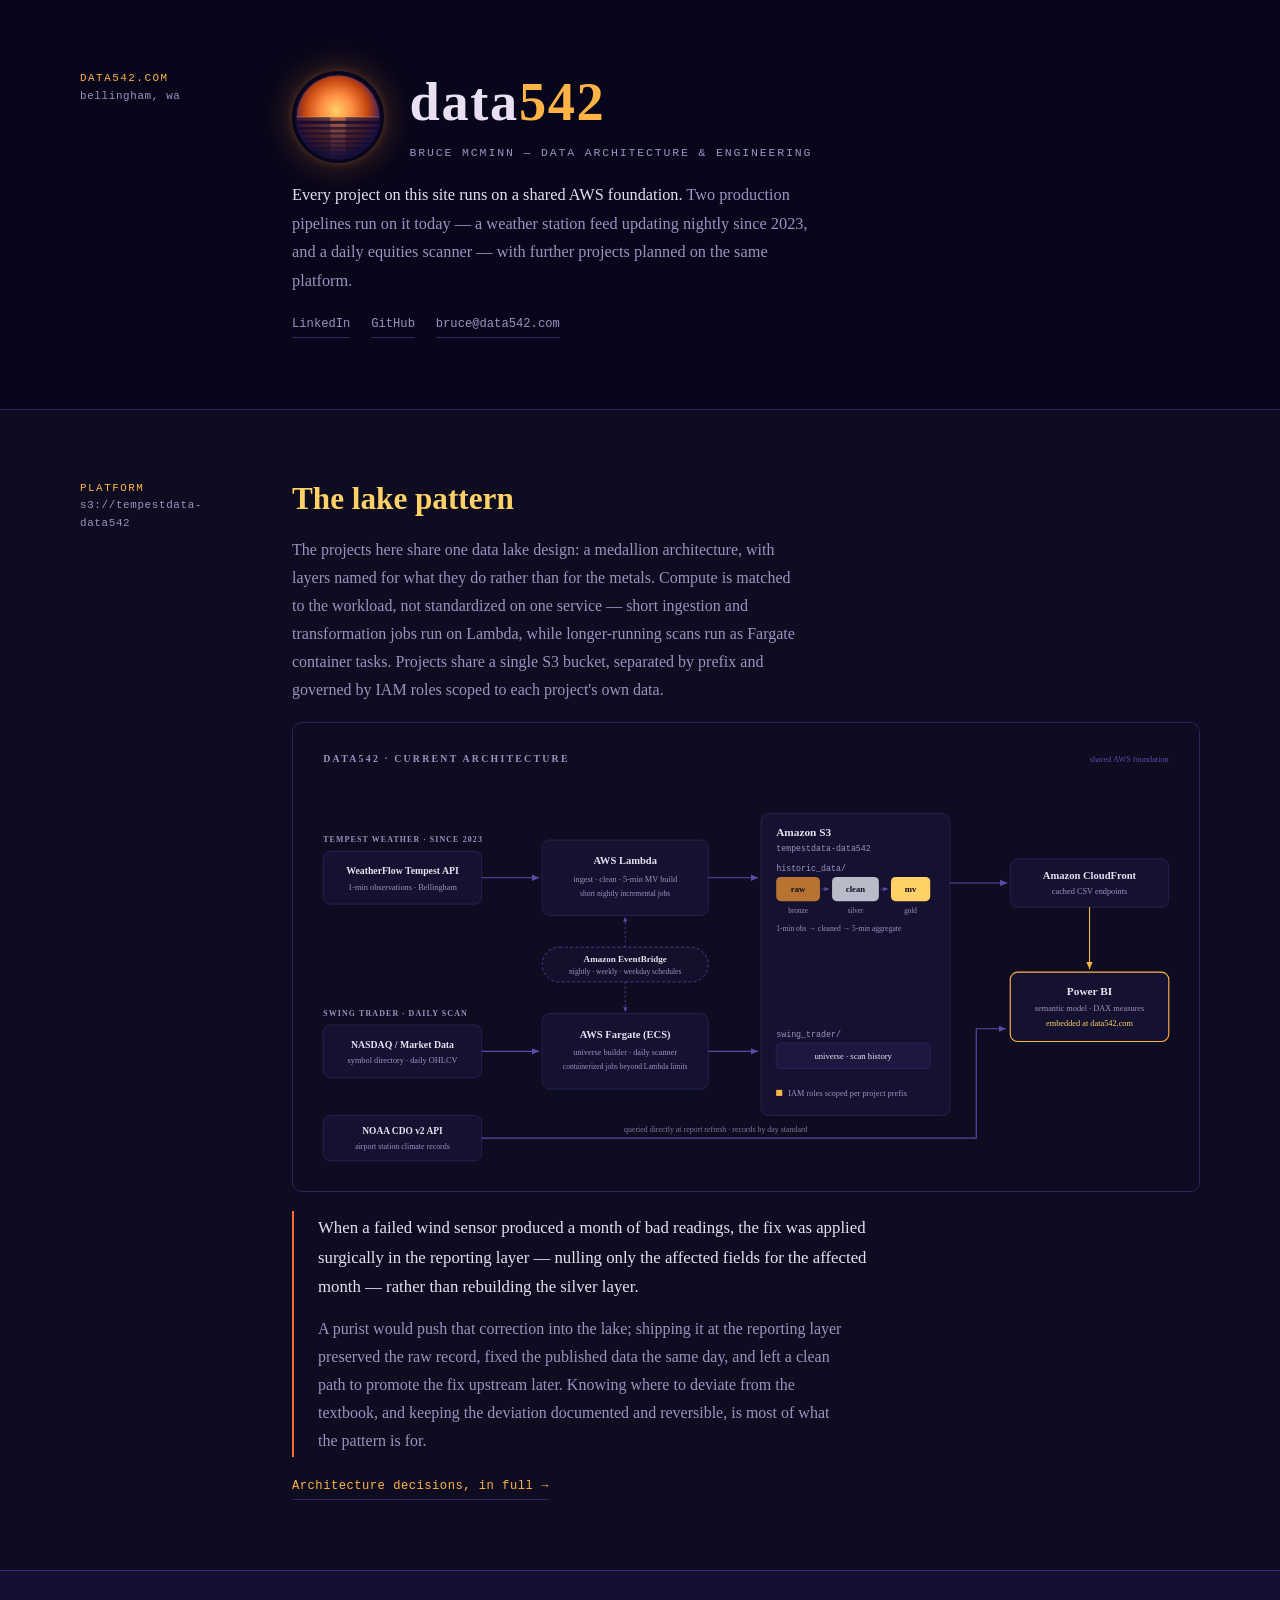
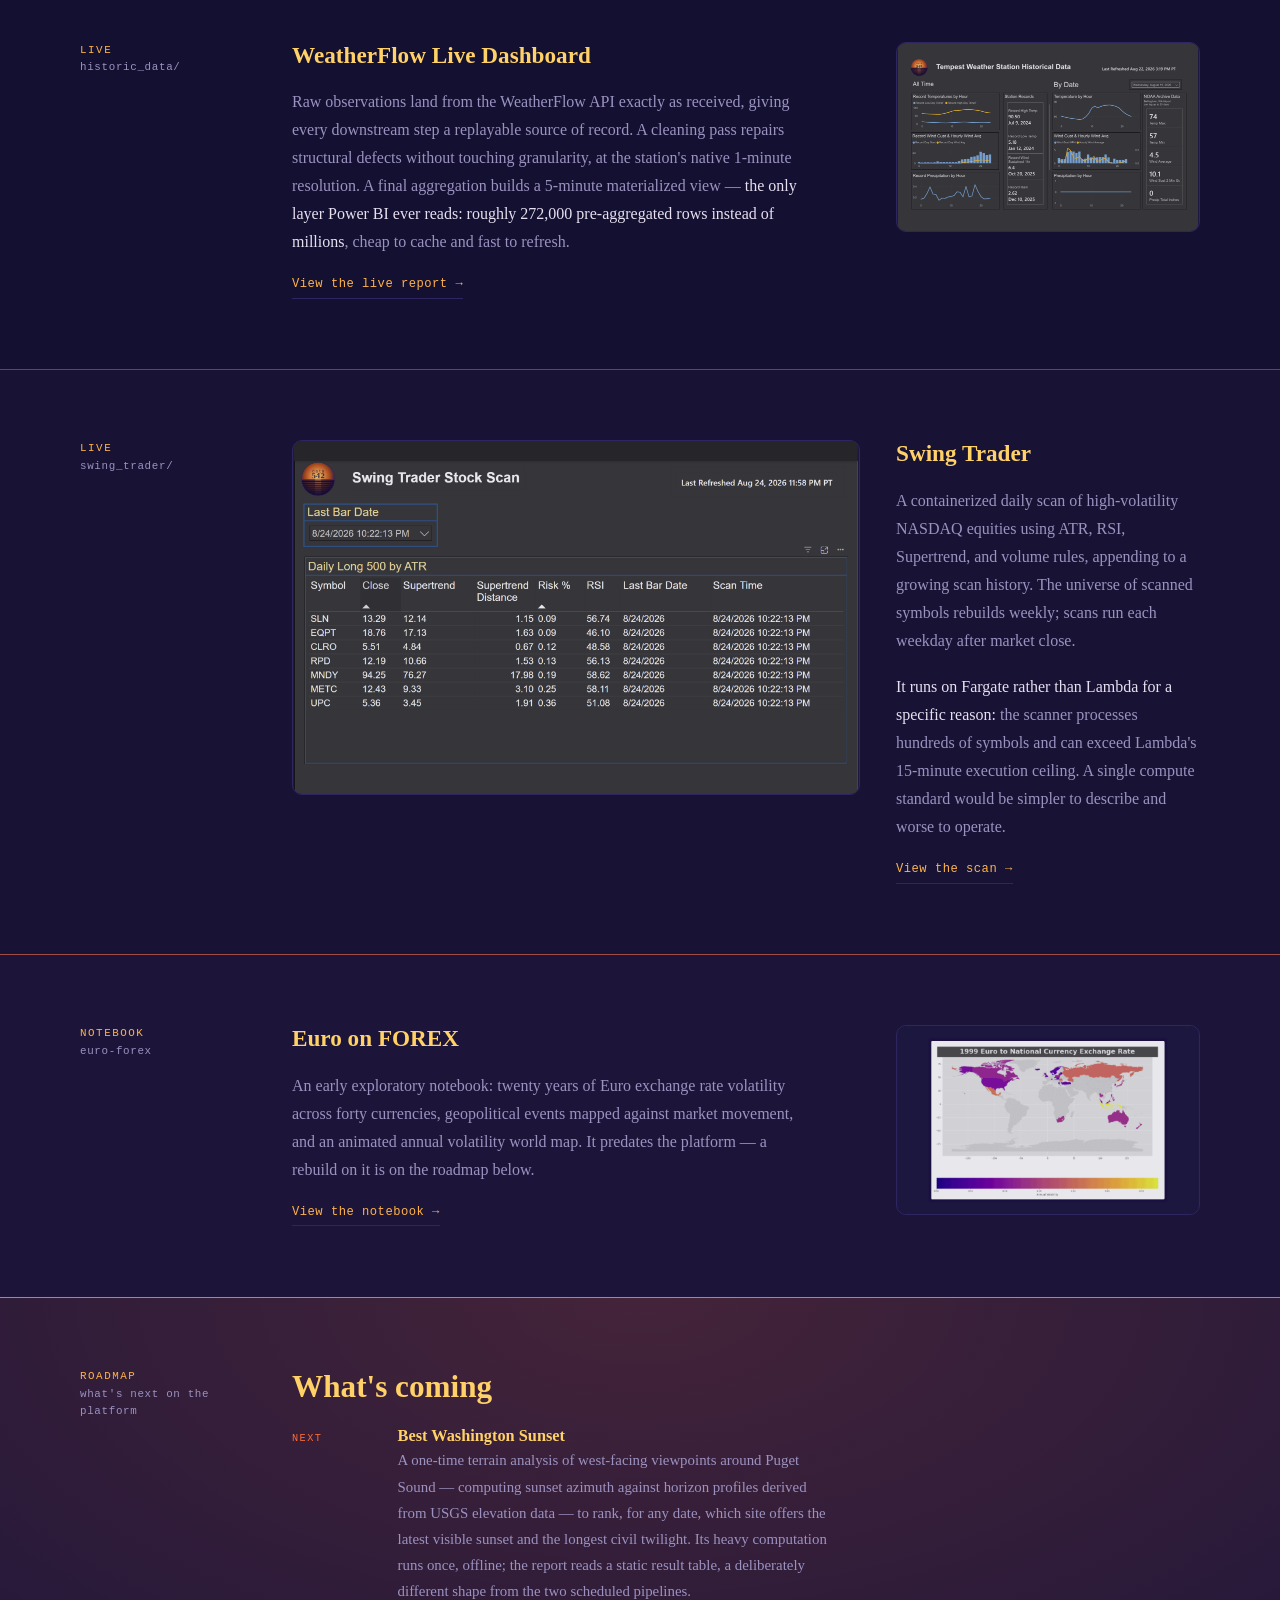
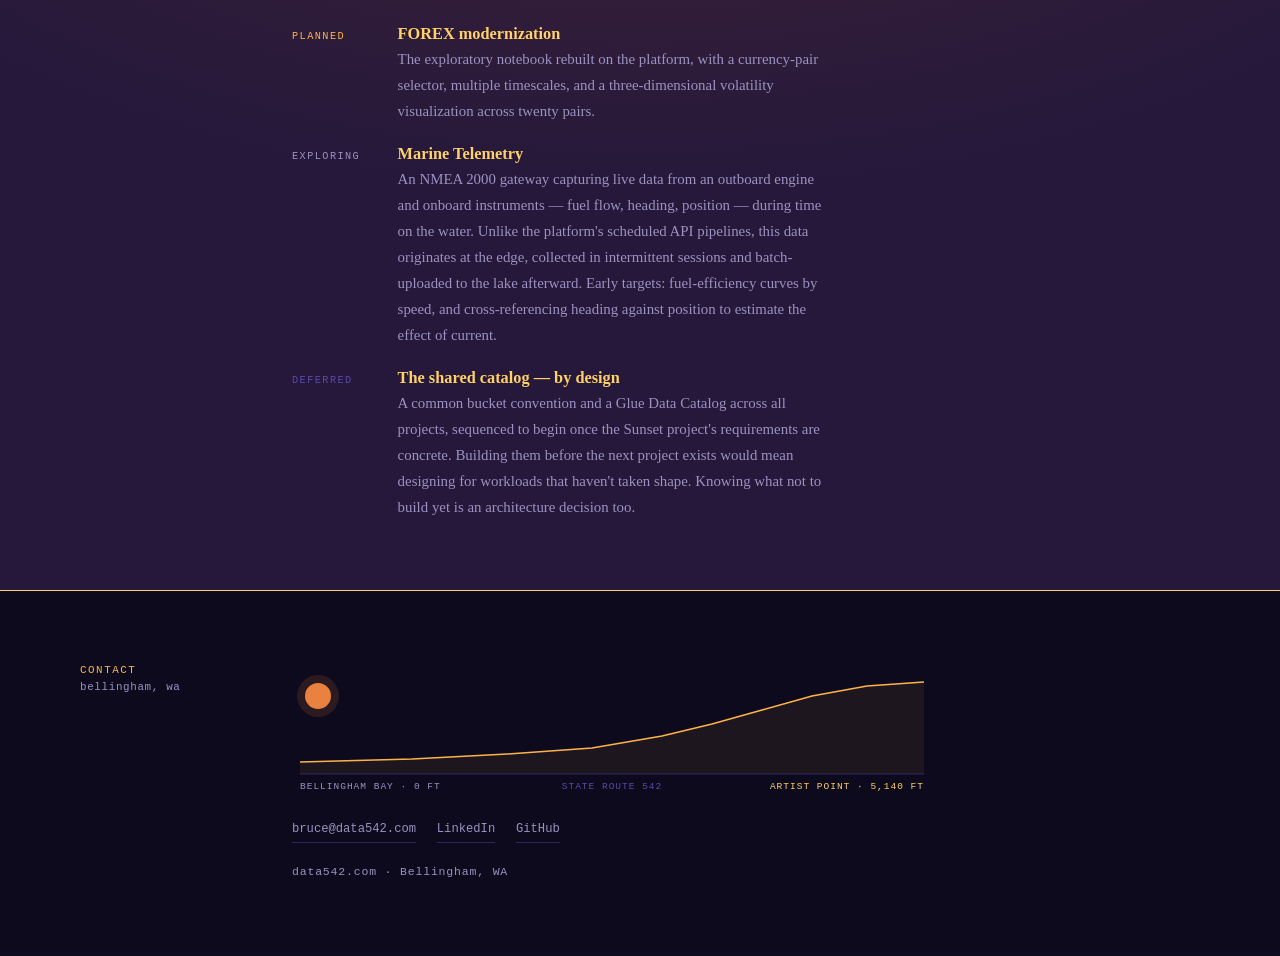
==== index.html @ c5a92614 "Initial commit for this website Static portfolio site with project cards for the weather pipeline, f" ====
<!DOCTYPE html>
<html lang="en">
<head>
  <meta charset="UTF-8"/>
  <meta name="viewport" content="width=device-width, initial-scale=1.0"/>
  <title>data542 — Bruce McMinn</title>
  <meta name="description" content="Bruce McMinn — data architecture and engineering near Bellingham, WA. A shared AWS foundation running a live weather pipeline and a daily equities scanner."/>
  <meta property="og:title" content="data542 — Bruce McMinn"/>
  <meta property="og:description" content="Every project on this site runs on a shared AWS foundation. Two production pipelines run on it today."/>
  <meta property="og:type" content="website"/>
  <meta property="og:url" content="https://data542.com/"/>
  <meta property="og:image" content="https://data542.com/assets/img/logo.png"/>
  <link rel="stylesheet" href="assets/styles.css"/>
  <link rel="icon" type="image/png" href="assets/img/logo.png"/>
</head>
<body>

<!-- ═════ BAND 1 · BELLINGHAM BAY, AT DUSK ═════ -->
<section class="band band--1">
  <div class="band-inner">
    <div class="gutter"><b>data542.com</b>bellingham, wa</div>
    <div class="stack">

      <div class="mast-id">
        <div class="logo-disk" aria-hidden="true">
          <svg xmlns="http://www.w3.org/2000/svg" viewBox="0 0 120 120">
            <defs>
              <radialGradient id="dg" cx="48%" cy="42%" r="55%">
                <stop offset="0%"   stop-color="#FFD166"/>
                <stop offset="35%"  stop-color="#FF8C42"/>
                <stop offset="70%"  stop-color="#C1440E"/>
                <stop offset="100%" stop-color="#2D1B69"/>
              </radialGradient>
              <linearGradient id="db" x1="0" y1="0" x2="0" y2="1">
                <stop offset="0%"   stop-color="#1B0F3A"/>
                <stop offset="100%" stop-color="#0A0A1F"/>
              </linearGradient>
              <linearGradient id="rf" x1="0" y1="0" x2="0" y2="1">
                <stop offset="0%"   stop-color="#FF8C42" stop-opacity="0.55"/>
                <stop offset="100%" stop-color="#2D1B69" stop-opacity="0.05"/>
              </linearGradient>
              <clipPath id="dc"><circle cx="60" cy="60" r="54"/></clipPath>
            </defs>
            <circle cx="60" cy="60" r="56" fill="#2D1B69" opacity="0.35"/>
            <circle cx="60" cy="60" r="54" fill="url(#dg)"/>
            <g clip-path="url(#dc)">
              <rect x="6" y="60" width="108" height="60" fill="url(#db)" opacity="0.72"/>
              <rect x="50" y="60" width="20"  height="60" fill="url(#rf)"/>
              <line x1="6" y1="60" x2="114" y2="60" stroke="#FFD166" stroke-width="0.8" opacity="0.55"/>
              <rect x="6" y="65"  width="108" height="4"   fill="#120830" opacity="0.80"/>
              <rect x="6" y="73"  width="108" height="3.5" fill="#120830" opacity="0.70"/>
              <rect x="6" y="80"  width="108" height="3"   fill="#120830" opacity="0.62"/>
              <rect x="6" y="87"  width="108" height="3"   fill="#120830" opacity="0.55"/>
              <rect x="6" y="93"  width="108" height="2.5" fill="#120830" opacity="0.48"/>
              <rect x="6" y="99"  width="108" height="2.5" fill="#120830" opacity="0.40"/>
              <rect x="6" y="105" width="108" height="2"   fill="#120830" opacity="0.32"/>
              <rect x="6" y="110" width="108" height="2"   fill="#120830" opacity="0.24"/>
            </g>
          </svg>
        </div>
        <div>
          <h1>data<span class="amber">542</span></h1>
          <p class="tagline">Bruce McMinn &mdash; Data Architecture &amp; Engineering</p>
        </div>
      </div>

      <p class="lead"><strong>Every project on this site runs on a shared AWS foundation.</strong>
         Two production pipelines run on it today &mdash; a weather station feed updating nightly
         since 2023, and a daily equities scanner &mdash; with further projects planned on the
         same platform.</p>

      <nav class="links">
        <a href="https://www.linkedin.com/in/bruce-mcminn/" target="_blank" rel="noopener">LinkedIn</a>
        <a href="https://github.com/brucemcminn" target="_blank" rel="noopener">GitHub</a>
        <a href="mailto:bruce@data542.com">bruce@data542.com</a>
      </nav>

    </div>
  </div>
</section>

<!-- ═════ BAND 2 · THE PLATFORM ═════ -->
<section class="band band--2">
  <div class="band-inner">
    <div class="gutter"><b>Platform</b>s3://tempestdata-data542</div>
    <div class="stack">

      <h2>The lake pattern</h2>
      <p>The projects here share one data lake design: a medallion architecture, with layers named
         for what they do rather than for the metals. Compute is matched to the workload, not
         standardized on one service &mdash; short ingestion and transformation jobs run on Lambda,
         while longer-running scans run as Fargate container tasks. Projects share a single S3
         bucket, separated by prefix and governed by IAM roles scoped to each project's own data.</p>

      <figure class="diagram">
        <img src="data542-current-architecture.svg"
             alt="data542 platform architecture: Tempest and market data flow through Lambda and Fargate into an S3 medallion lake, then out via CloudFront to Power BI"
             loading="lazy"/>
      </figure>

      <blockquote class="pull">
        <p>When a failed wind sensor produced a month of bad readings, the fix was applied
           surgically in the reporting layer &mdash; nulling only the affected fields for the
           affected month &mdash; rather than rebuilding the silver layer.</p>
        <p>A purist would push that correction into the lake; shipping it at the reporting layer
           preserved the raw record, fixed the published data the same day, and left a clean path
           to promote the fix upstream later. Knowing where to deviate from the textbook, and
           keeping the deviation documented and reversible, is most of what the pattern is for.</p>
      </blockquote>

      <a class="go" href="architecture.html">Architecture decisions, in full &rarr;</a>

    </div>
  </div>
</section>

<!-- ═════ BAND 3 · WEATHERFLOW ═════ -->
<section class="band band--3">
  <div class="band-inner">
    <div class="gutter"><b>Live</b>historic_data/</div>
    <div class="project">
      <div class="stack">
        <h3>WeatherFlow Live Dashboard</h3>
        <p>Raw observations land from the WeatherFlow API exactly as received, giving every
           downstream step a replayable source of record. A cleaning pass repairs structural
           defects without touching granularity, at the station's native 1-minute resolution.
           A final aggregation builds a 5-minute materialized view &mdash; <strong>the only layer
           Power BI ever reads: roughly 272,000 pre-aggregated rows instead of millions</strong>,
           cheap to cache and fast to refresh.</p>
        <a class="go" href="https://app.fabric.microsoft.com/view?r=eyJrIjoiM2NlMWNhZGQtOWRiYS00ZGYwLTg3ZWEtZWNmZjdmNDEzMzdmIiwidCI6ImI1ZDQ3ZjJkLWU5M2UtNDNkOC1hNWVhLTEyZDAyM2RiOGNkYSJ9"
           target="_blank" rel="noopener">View the live report &rarr;</a>
      </div>
      <figure class="shot">
        <img src="assets/img/weather-thumb.png" alt="WeatherFlow Live Dashboard in Power BI"
             loading="lazy"/>
      </figure>
    </div>
  </div>
</section>

<!-- ═════ BAND 4 · SWING TRADER ═════ -->
<section class="band band--4">
  <div class="band-inner">
    <div class="gutter"><b>Live</b>swing_trader/</div>
    <div class="project project--flip">
      <div class="stack">
        <h3>Swing Trader</h3>
        <p>A containerized daily scan of high-volatility NASDAQ equities using ATR, RSI, Supertrend,
           and volume rules, appending to a growing scan history. The universe of scanned symbols
           rebuilds weekly; scans run each weekday after market close.</p>
        <p><strong>It runs on Fargate rather than Lambda for a specific reason:</strong> the scanner
           processes hundreds of symbols and can exceed Lambda's 15-minute execution ceiling.
           A single compute standard would be simpler to describe and worse to operate.</p>
        <a class="go" href="https://app.fabric.microsoft.com/view?r=eyJrIjoiNzk1MDYxOTEtODU3NC00NzkwLTlhMzktYjk4NTI5NTRjNzI0IiwidCI6ImI1ZDQ3ZjJkLWU5M2UtNDNkOC1hNWVhLTEyZDAyM2RiOGNkYSJ9"
           target="_blank" rel="noopener">View the scan &rarr;</a>
      </div>
      <figure class="shot">
        <img src="assets/img/swingtrader-thumb.png" alt="Swing Trader nightly scan in Power BI"
             loading="lazy"/>
      </figure>
    </div>
  </div>
</section>

<!-- ═════ BAND 5 · EURO ON FOREX ═════ -->
<section class="band band--5">
  <div class="band-inner">
    <div class="gutter"><b>Notebook</b>euro-forex</div>
    <div class="project">
      <div class="stack">
        <h3>Euro on FOREX</h3>
        <p>An early exploratory notebook: twenty years of Euro exchange rate volatility across forty
           currencies, geopolitical events mapped against market movement, and an animated annual
           volatility world map. It predates the platform &mdash; a rebuild on it is on the roadmap
           below.</p>
        <a class="go" href="assets/notebooks/euro-forex/" target="_blank" rel="noopener">View the notebook &rarr;</a>
      </div>
      <figure class="shot">
        <img src="assets/img/forex-thumb.png" alt="Euro on FOREX annual volatility world map"
             loading="lazy"/>
      </figure>
    </div>
  </div>
</section>

<!-- ═════ BAND 6 · ARTIST POINT · ALPENGLOW ═════ -->
<section class="band band--6">
  <div class="band-inner">
    <div class="gutter"><b>Roadmap</b>what's next on the platform</div>
    <div class="stack">
      <h2>What's coming</h2>
      <div class="roadmap">

        <div class="road-item">
          <div class="status status--next">Next</div>
          <div>
            <h3>Best Washington Sunset</h3>
            <p>A one-time terrain analysis of west-facing viewpoints around Puget Sound &mdash;
               computing sunset azimuth against horizon profiles derived from USGS elevation data
               &mdash; to rank, for any date, which site offers the latest visible sunset and the
               longest civil twilight. Its heavy computation runs once, offline; the report reads a
               static result table, a deliberately different shape from the two scheduled pipelines.</p>
          </div>
        </div>

        <div class="road-item">
          <div class="status status--planned">Planned</div>
          <div>
            <h3>FOREX modernization</h3>
            <p>The exploratory notebook rebuilt on the platform, with a currency-pair selector,
               multiple timescales, and a three-dimensional volatility visualization across twenty pairs.</p>
          </div>
        </div>

        <div class="road-item">
          <div class="status status--exploring">Exploring</div>
          <div>
            <h3>Marine Telemetry</h3>
            <p>An NMEA 2000 gateway capturing live data from an outboard engine and onboard
               instruments &mdash; fuel flow, heading, position &mdash; during time on the water.
               Unlike the platform's scheduled API pipelines, this data originates at the edge,
               collected in intermittent sessions and batch-uploaded to the lake afterward. Early
               targets: fuel-efficiency curves by speed, and cross-referencing heading against
               position to estimate the effect of current.</p>
          </div>
        </div>

        <div class="road-item">
          <div class="status status--deferred">Deferred</div>
          <div>
            <h3>The shared catalog &mdash; by design</h3>
            <p>A common bucket convention and a Glue Data Catalog across all projects, sequenced to
               begin once the Sunset project's requirements are concrete. Building them before the
               next project exists would mean designing for workloads that haven't taken shape.
               Knowing what not to build yet is an architecture decision too.</p>
          </div>
        </div>

      </div>
    </div>
  </div>
</section>

<!-- ═════ BAND 7 · COLOPHON ═════ -->
<footer class="band band--7">
  <div class="band-inner">
    <div class="gutter"><b>Contact</b>bellingham, wa</div>
    <div class="stack">

      <div class="elevation">
        <svg viewBox="0 0 640 130" role="img" aria-label="Elevation profile of State Route 542, from Bellingham Bay at sea level to Artist Point at 5,140 feet">
          <circle cx="26" cy="34" r="13" fill="#FF8C42" opacity="0.9"/>
          <circle cx="26" cy="34" r="21" fill="#FF8C42" opacity="0.13"/>
          <path d="M8 100 L120 97 L215 92 L300 86 L370 74 L420 62 L470 48 L520 34 L575 24 L632 20 L632 112 L8 112 Z"
                fill="#FFB347" opacity="0.07"/>
          <path d="M8 100 L120 97 L215 92 L300 86 L370 74 L420 62 L470 48 L520 34 L575 24 L632 20"
                fill="none" stroke="#FFB347" stroke-width="1.6"/>
          <line x1="8" y1="112" x2="632" y2="112" stroke="#2e2660"/>
          <text x="8" y="127" fill="#9b92c0" font-size="9.5" letter-spacing="1">BELLINGHAM BAY &middot; 0 FT</text>
          <text x="320" y="127" fill="#5a4aaa" font-size="9.5" letter-spacing="1" text-anchor="middle">STATE ROUTE 542</text>
          <text x="632" y="127" fill="#FFD166" font-size="9.5" letter-spacing="1" text-anchor="end">ARTIST POINT &middot; 5,140 FT</text>
        </svg>
      </div>

      <nav class="links">
        <a href="mailto:bruce@data542.com">bruce@data542.com</a>
        <a href="https://www.linkedin.com/in/bruce-mcminn/" target="_blank" rel="noopener">LinkedIn</a>
        <a href="https://github.com/brucemcminn" target="_blank" rel="noopener">GitHub</a>
      </nav>

      <p class="colophon">data542.com &middot; Bellingham, WA</p>

    </div>
  </div>
</footer>

<script src="assets/app.js"></script>
</body>
</html>
---- assets/styles.css ----
/* ============================================================
   data542.com — styles.css

   Layout: seven full-bleed horizontal bands read as the climb
   of State Route 542, from Bellingham Bay at sea level to
   Artist Point at 5,140 ft. Band grounds and the hairline rule
   at each seam warm as you descend, ending in alpenglow.
   ============================================================ */

/* ── TOKENS ── */
:root {
  /* palette */
  --bg:           #0e0c20;
  --bg2:          #141230;
  --bg3:          #1c1840;
  --border:       #2e2660;
  --border-hover: #5a4aaa;
  --amber:        #FFB347;
  --coral:        #FF6B35;
  --gold:         #FFD166;
  --text:         #e8e0f0;
  --muted:        #9b92c0;

  /* the climb — band grounds, sea level to summit */
  --b1: #08061a;
  --b2: #0e0c20;
  --b3: #131031;
  --b4: #181335;
  --b5: #1d1539;
  --b6: #25183a;
  --b7: #0c0a1c;

  /* horizon rules — indigo through coral to gold */
  --h2: #2e2660;
  --h3: #3a2a6e;
  --h4: #6b3f6a;
  --h5: #a04d4a;
  --h6: #FF6B35;
  --h7: #FFD166;

  --radius: 10px;
  --font:      'Georgia', 'Times New Roman', serif;
  --font-mono: ui-monospace, 'SFMono-Regular', Menlo, Consolas, monospace;
}

/* ── RESET ── */
*, *::before, *::after { box-sizing: border-box; margin: 0; padding: 0; }

html { scroll-behavior: smooth; color-scheme: dark; }

body {
  background: var(--bg);
  color: var(--text);
  font-family: var(--font);
  font-size: 1rem;
  line-height: 1.75;
  -webkit-font-smoothing: antialiased;
}

img { display: block; max-width: 100%; height: auto; }

a { color: var(--amber); text-decoration: none; }
a:hover { color: var(--gold); }

:focus-visible { outline: 2px solid var(--amber); outline-offset: 3px; }

@media (prefers-reduced-motion: reduce) { * { transition: none !important; } }

/* ── BAND SYSTEM ── */
.band { padding: clamp(2.4rem, 5.5vw, 4.5rem) clamp(1.1rem, 5vw, 3rem); }

.band--1 { background: var(--b1); }
.band--2 { background: var(--b2); border-top: 1px solid var(--h2); }
.band--3 { background: var(--b3); border-top: 1px solid var(--h3); }
.band--4 { background: var(--b4); border-top: 1px solid var(--h4); }
.band--5 { background: var(--b5); border-top: 1px solid var(--h5); }
.band--6 { background: var(--b6); border-top: 1px solid var(--h6); }
.band--7 { background: var(--b7); border-top: 1px solid var(--h7); }

/* alpenglow on the summit band */
.band--6 {
  background-image: radial-gradient(120% 90% at 50% 0%,
    rgba(255, 107, 53, 0.14) 0%, rgba(255, 107, 53, 0) 62%);
}

.band-inner {
  max-width: 1120px;
  margin: 0 auto;
  display: grid;
  grid-template-columns: 10.5rem minmax(0, 1fr);
  gap: 0 2.75rem;
  align-items: start;
}

/* left margin carries the real path or status, not a decorative number */
.gutter {
  font-family: var(--font-mono);
  font-size: 0.68rem;
  letter-spacing: 0.06em;
  line-height: 1.6;
  color: var(--muted);
  word-break: break-word;
}

.gutter b {
  display: block;
  color: var(--amber);
  font-weight: 500;
  letter-spacing: 0.14em;
  text-transform: uppercase;
}

.stack {
  display: flex;
  flex-direction: column;
  gap: 1.15rem;
  align-items: flex-start;
}

/* ── TYPE ── */
h1, h2, h3 { font-weight: bold; line-height: 1.2; text-wrap: balance; }

h2 { font-size: clamp(1.5rem, 3vw, 1.95rem); color: var(--gold); }
h3 { font-size: clamp(1.2rem, 2.3vw, 1.45rem); color: var(--gold); }

p { max-width: 64ch; color: var(--muted); }
p strong { color: var(--text); font-weight: normal; }

/* ── MASTHEAD ── */
.mast-id { display: flex; align-items: center; gap: 1.6rem; flex-wrap: wrap; }

.logo-disk {
  flex: 0 0 auto;
  width: 92px;
  height: 92px;
  border-radius: 50%;
  overflow: hidden;
  box-shadow: 0 0 34px rgba(255, 140, 42, 0.30), 0 0 8px rgba(255, 179, 71, 0.18);
}
.logo-disk svg { width: 100%; height: 100%; }

h1 {
  font-size: clamp(2.2rem, 6vw, 3.4rem);
  letter-spacing: 0.03em;
  color: var(--text);
}
.amber { color: var(--amber); }

.tagline {
  margin-top: 0.45rem;
  font-family: var(--font-mono);
  font-size: 0.72rem;
  letter-spacing: 0.16em;
  text-transform: uppercase;
  color: var(--muted);
}

.lead { font-size: 1.02rem; }

/* ── LINKS ── */
.links { display: flex; flex-wrap: wrap; gap: 1.3rem; font-family: var(--font-mono); font-size: 0.76rem; }

.links a {
  color: var(--muted);
  padding-bottom: 2px;
  border-bottom: 1px solid var(--border);
  transition: color 0.2s, border-color 0.2s;
}
.links a:hover { color: var(--amber); border-color: var(--amber); }

.go {
  font-family: var(--font-mono);
  font-size: 0.76rem;
  letter-spacing: 0.04em;
  color: var(--amber);
  padding-bottom: 2px;
  border-bottom: 1px solid var(--border);
  transition: color 0.2s, border-color 0.2s;
}
.go:hover { color: var(--gold); border-color: var(--amber); }

/* ── ARCHITECTURE DIAGRAM ── */
.diagram {
  width: 100%;
  overflow-x: auto;
  border: 1px solid var(--border);
  border-radius: var(--radius);
  background: var(--bg2);
}
.diagram img { min-width: 720px; width: 100%; }

/* ── PULL QUOTE — the one lifted block on the page ── */
.pull {
  border-left: 2px solid var(--coral);
  padding: 0.15rem 0 0.15rem 1.5rem;
  display: flex;
  flex-direction: column;
  gap: 0.85rem;
}
.pull p:first-child { color: var(--text); font-size: 1.05rem; max-width: 66ch; }
.pull p { max-width: 66ch; }

/* ── PROJECT BANDS ── */
.project {
  display: grid;
  grid-template-columns: minmax(0, 1fr) minmax(0, 19rem);
  gap: 2.25rem;
  align-items: start;
}
.project--flip > .shot { order: -1; }

.shot {
  border: 1px solid var(--border);
  border-radius: var(--radius);
  background: var(--bg3);
  overflow: hidden;
  aspect-ratio: 16 / 10;
  display: flex;
  align-items: center;
  justify-content: center;
}
.shot img { width: 100%; height: 100%; object-fit: contain; opacity: 0.9; }

/* ── ROADMAP ── */
.roadmap { display: flex; flex-direction: column; gap: 1.15rem; width: 100%; max-width: 68ch; }

.road-item {
  display: grid;
  grid-template-columns: 5.5rem minmax(0, 1fr);
  gap: 0 1.1rem;
  align-items: baseline;
}
.road-item h3 { font-size: 1.02rem; margin-bottom: 0.15rem; }
.road-item p { font-size: 0.93rem; }

.status {
  font-family: var(--font-mono);
  font-size: 0.64rem;
  letter-spacing: 0.14em;
  text-transform: uppercase;
  padding-top: 0.35rem;
}
.status--next      { color: var(--coral); }
.status--planned   { color: var(--amber); }
.status--exploring { color: var(--muted); }
.status--deferred  { color: var(--border-hover); }

/* ── COLOPHON ── */
.elevation { width: 100%; max-width: 640px; }
.elevation svg { width: 100%; height: auto; font-family: var(--font-mono); }

.colophon {
  font-family: var(--font-mono);
  font-size: 0.72rem;
  letter-spacing: 0.07em;
  color: var(--muted);
}

/* ── RESPONSIVE ── */

/* tablet — gutter moves above the content */
@media (max-width: 840px) {
  .band-inner { grid-template-columns: minmax(0, 1fr); gap: 1.1rem; }
  .gutter b { display: inline; margin-right: 0.6rem; }
}

/* narrow — project image stacks under the text */
@media (max-width: 960px) {
  .project { grid-template-columns: minmax(0, 1fr); gap: 1.4rem; }
  .project--flip > .shot { order: 0; }
}

/* phone */
@media (max-width: 540px) {
  .logo-disk { width: 68px; height: 68px; }
  .mast-id { gap: 1rem; }
  .road-item { grid-template-columns: minmax(0, 1fr); gap: 0.2rem; }
  .status { padding-top: 0; }
  .diagram img { min-width: 560px; }
}
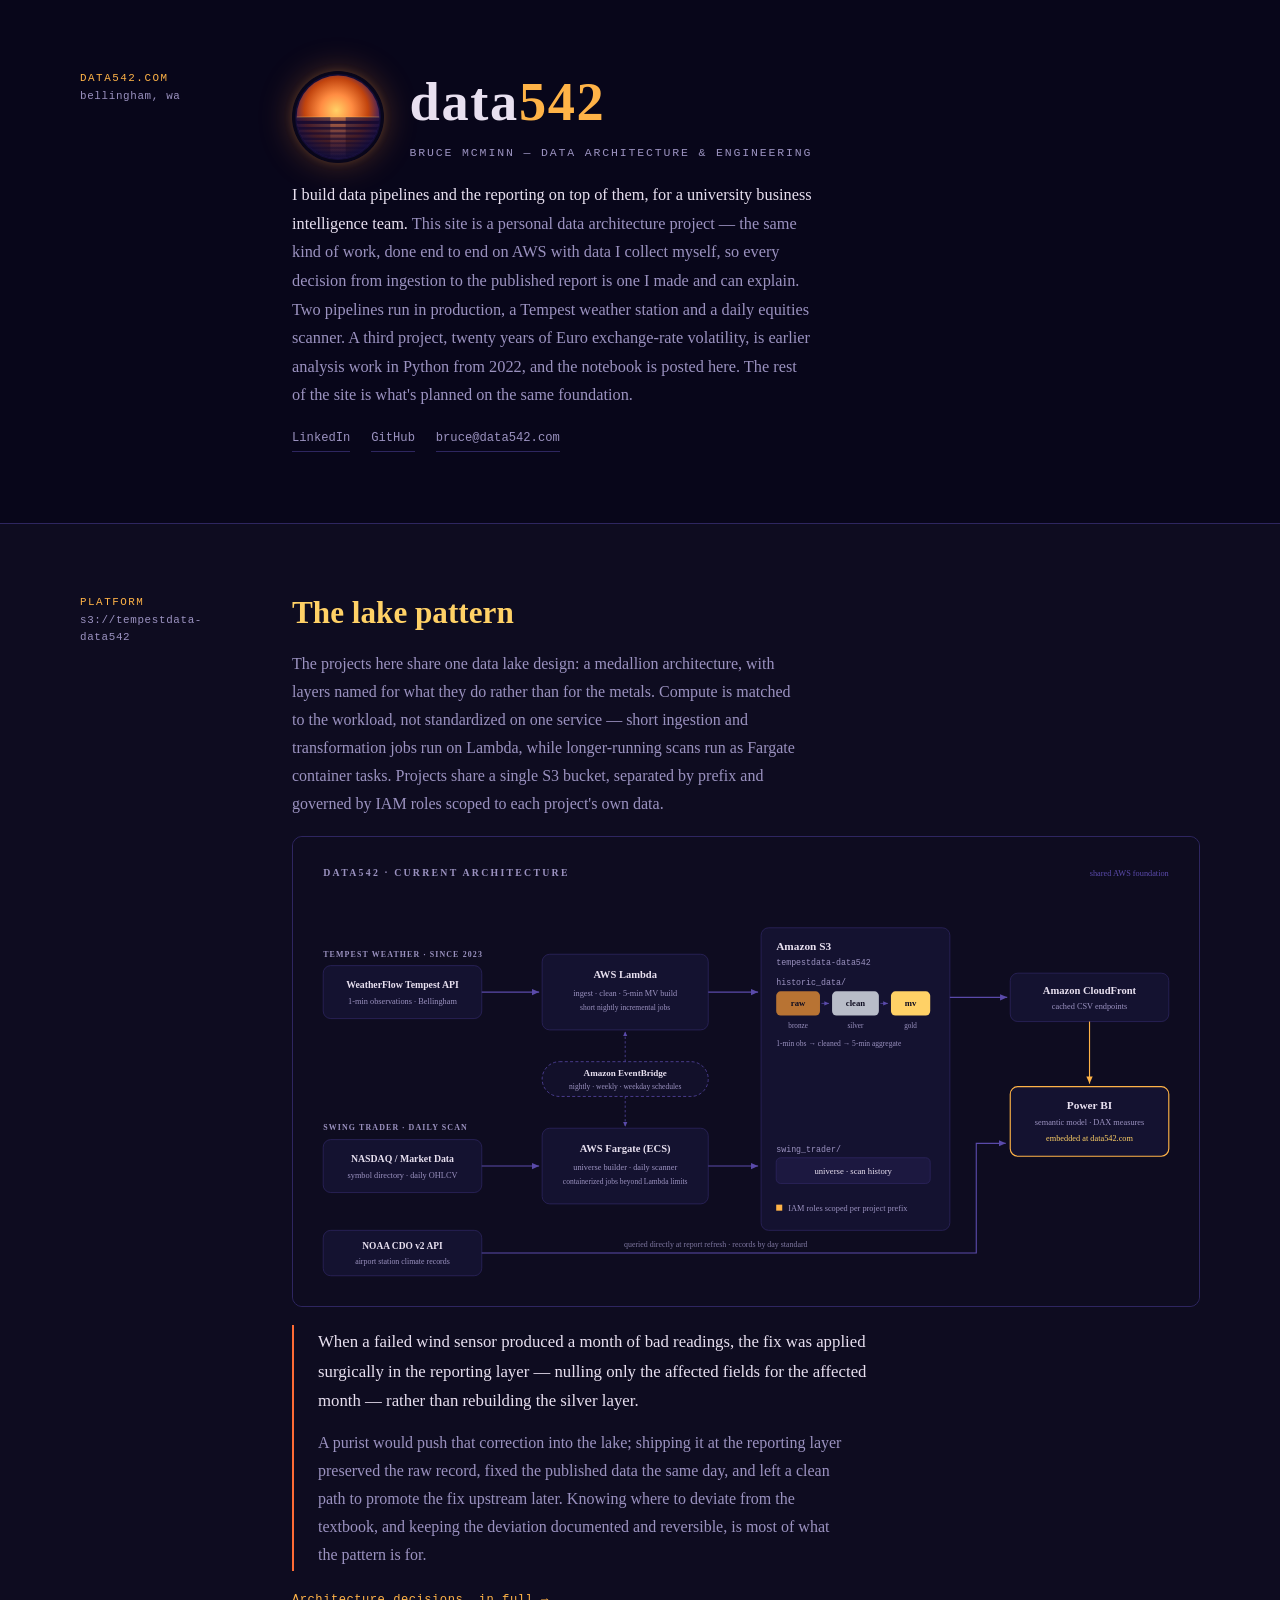
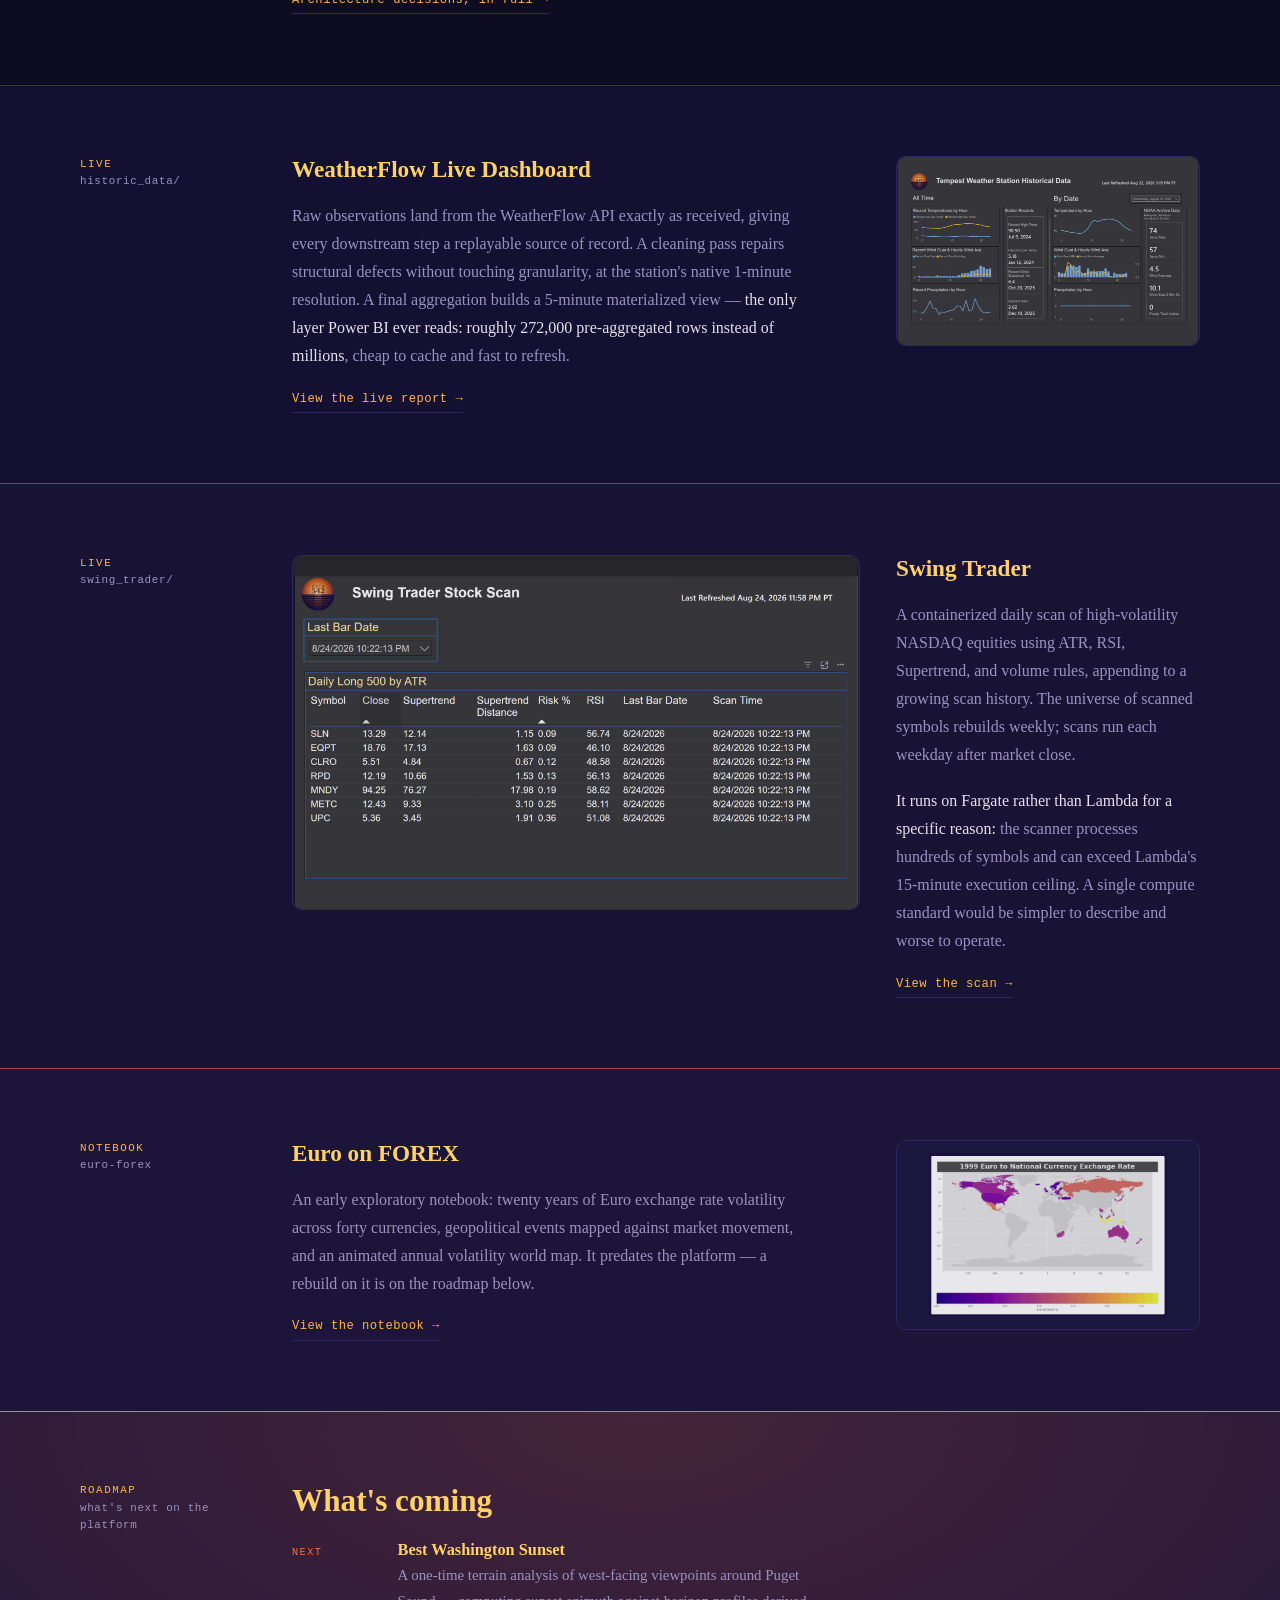
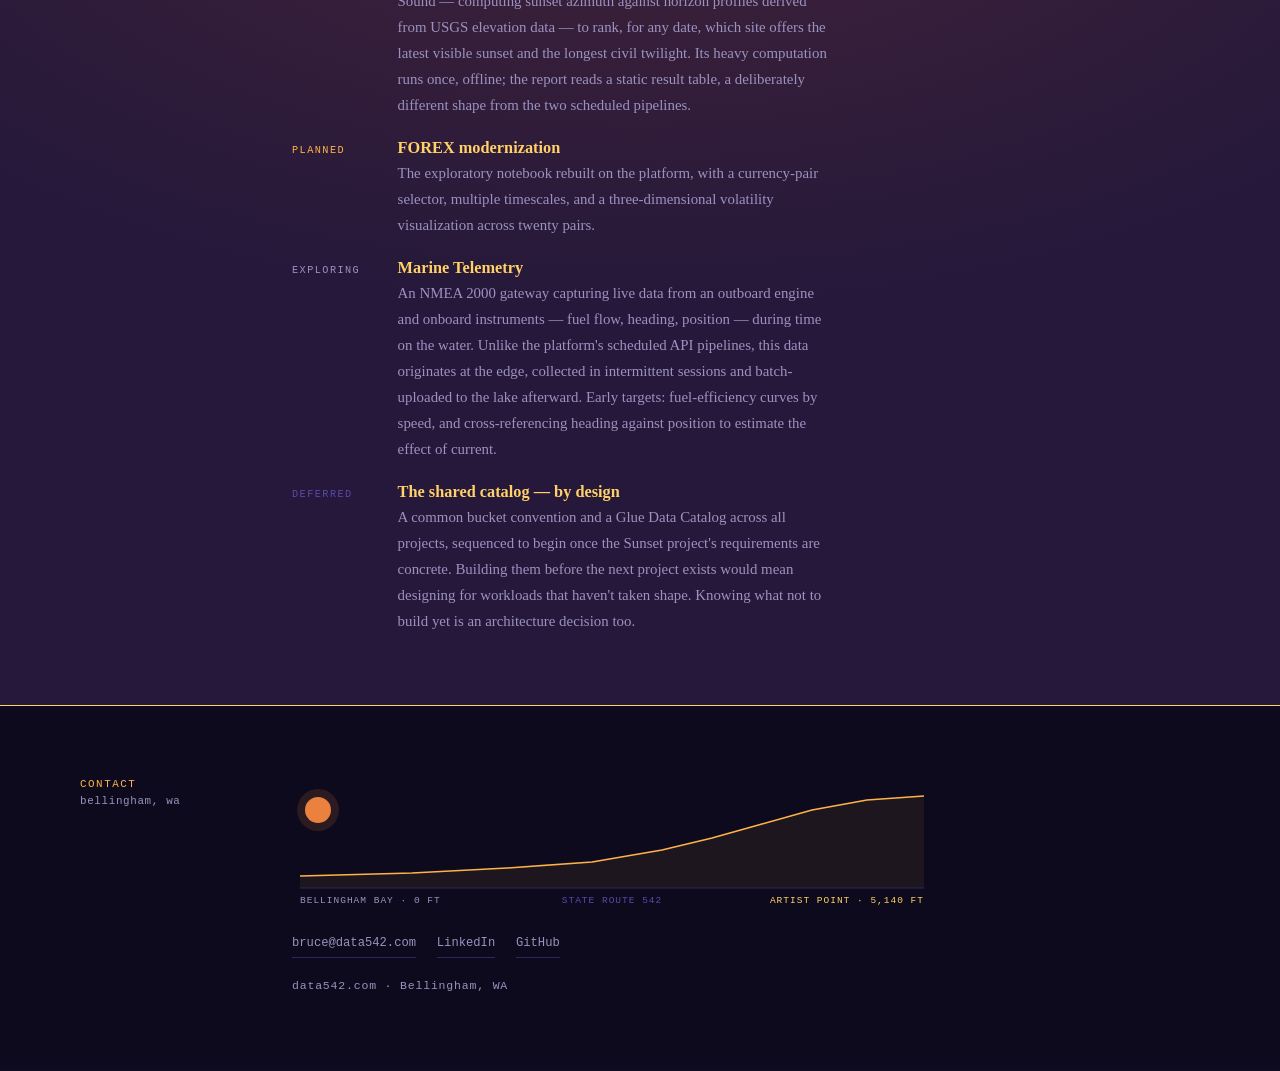
==== commit e72d98bd: "Update intro" ====
--- a/index.html
+++ b/index.html
@@ -64,10 +64,14 @@
         </div>
       </div>
 
-      <p class="lead"><strong>Every project on this site runs on a shared AWS foundation.</strong>
-         Two production pipelines run on it today &mdash; a weather station feed updating nightly
-         since 2023, and a daily equities scanner &mdash; with further projects planned on the
-         same platform.</p>
+      <p class="lead"><strong>I build data pipelines and the reporting on top of them, for a
+         university business intelligence team.</strong> This site is a personal data architecture
+         project &mdash; the same kind of work, done end to end on AWS with data I collect myself,
+         so every decision from ingestion to the published report is one I made and can explain.
+         Two pipelines run in production, a Tempest weather station and a daily equities scanner.
+         A third project, twenty years of Euro exchange-rate volatility, is earlier analysis work
+         in Python from 2022, and the notebook is posted here. The rest of the site is what's
+         planned on the same foundation.</p>
 
       <nav class="links">
         <a href="https://www.linkedin.com/in/bruce-mcminn/" target="_blank" rel="noopener">LinkedIn</a>
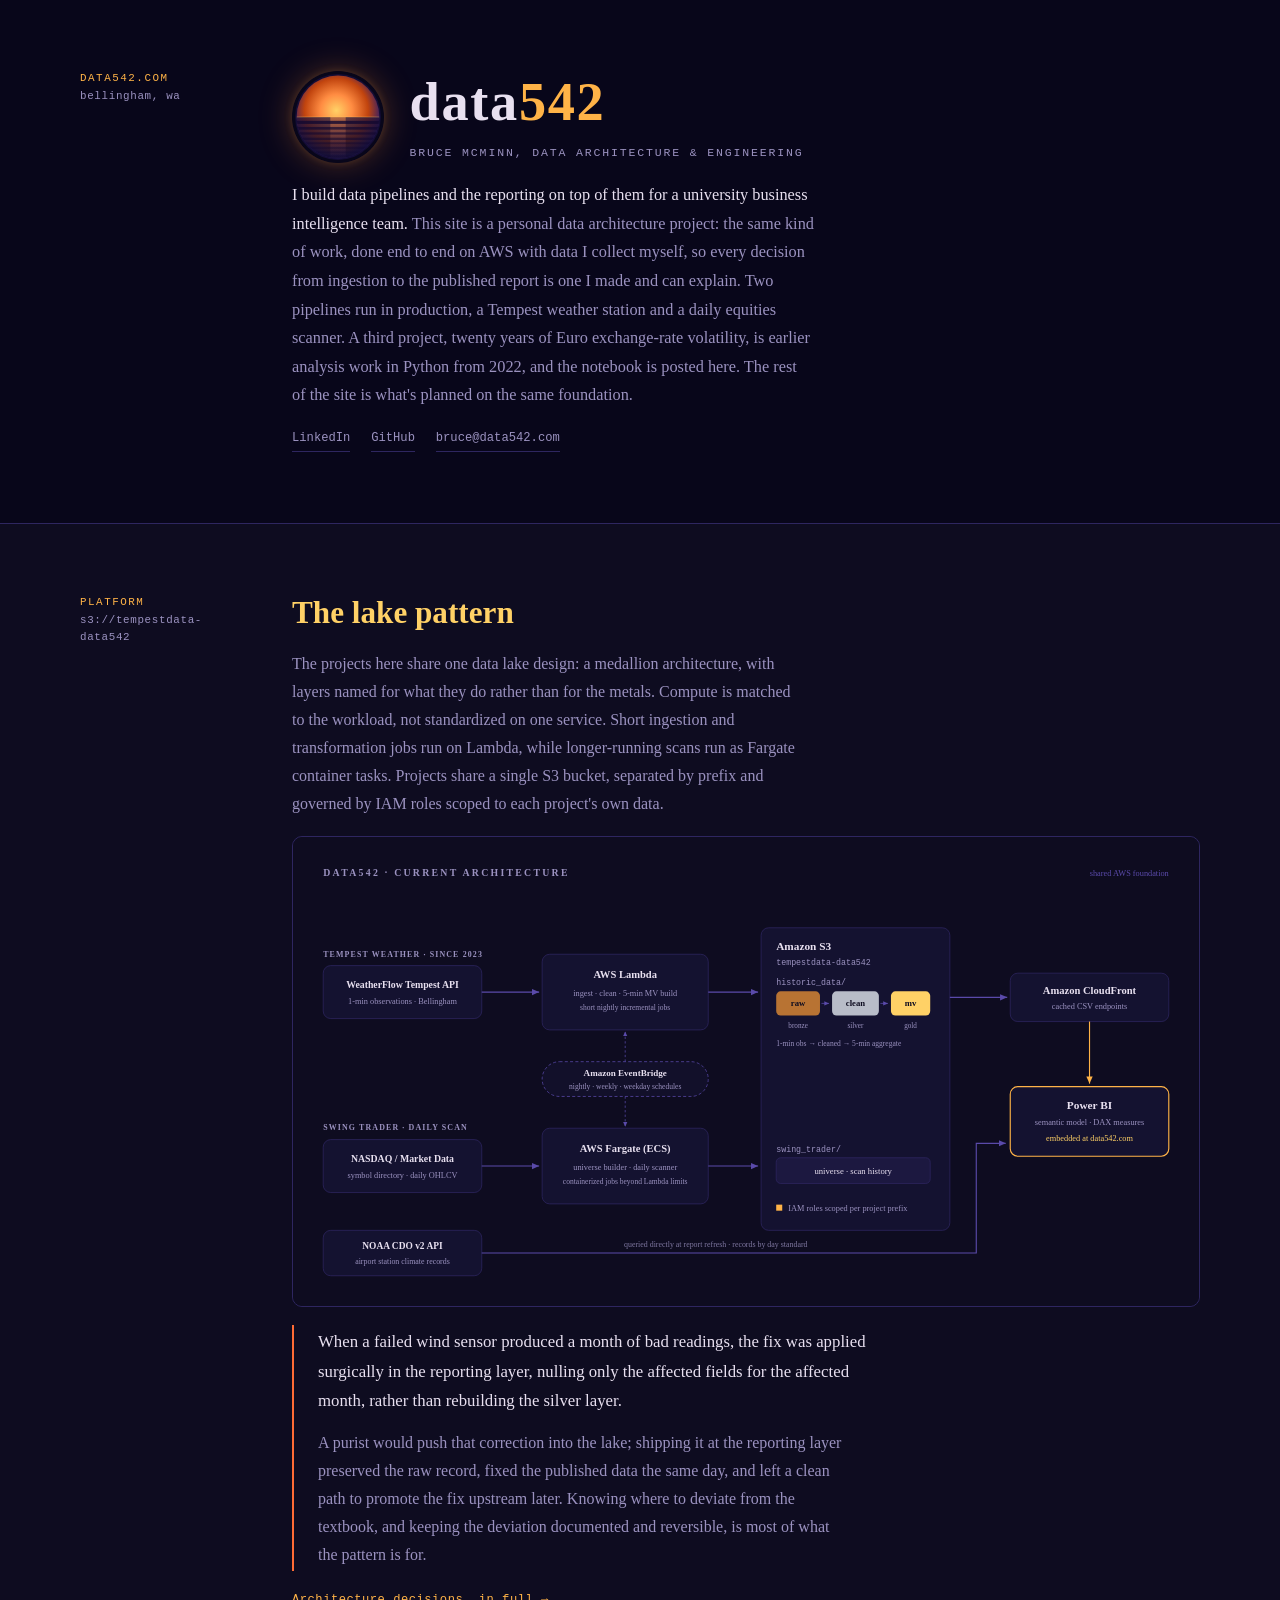
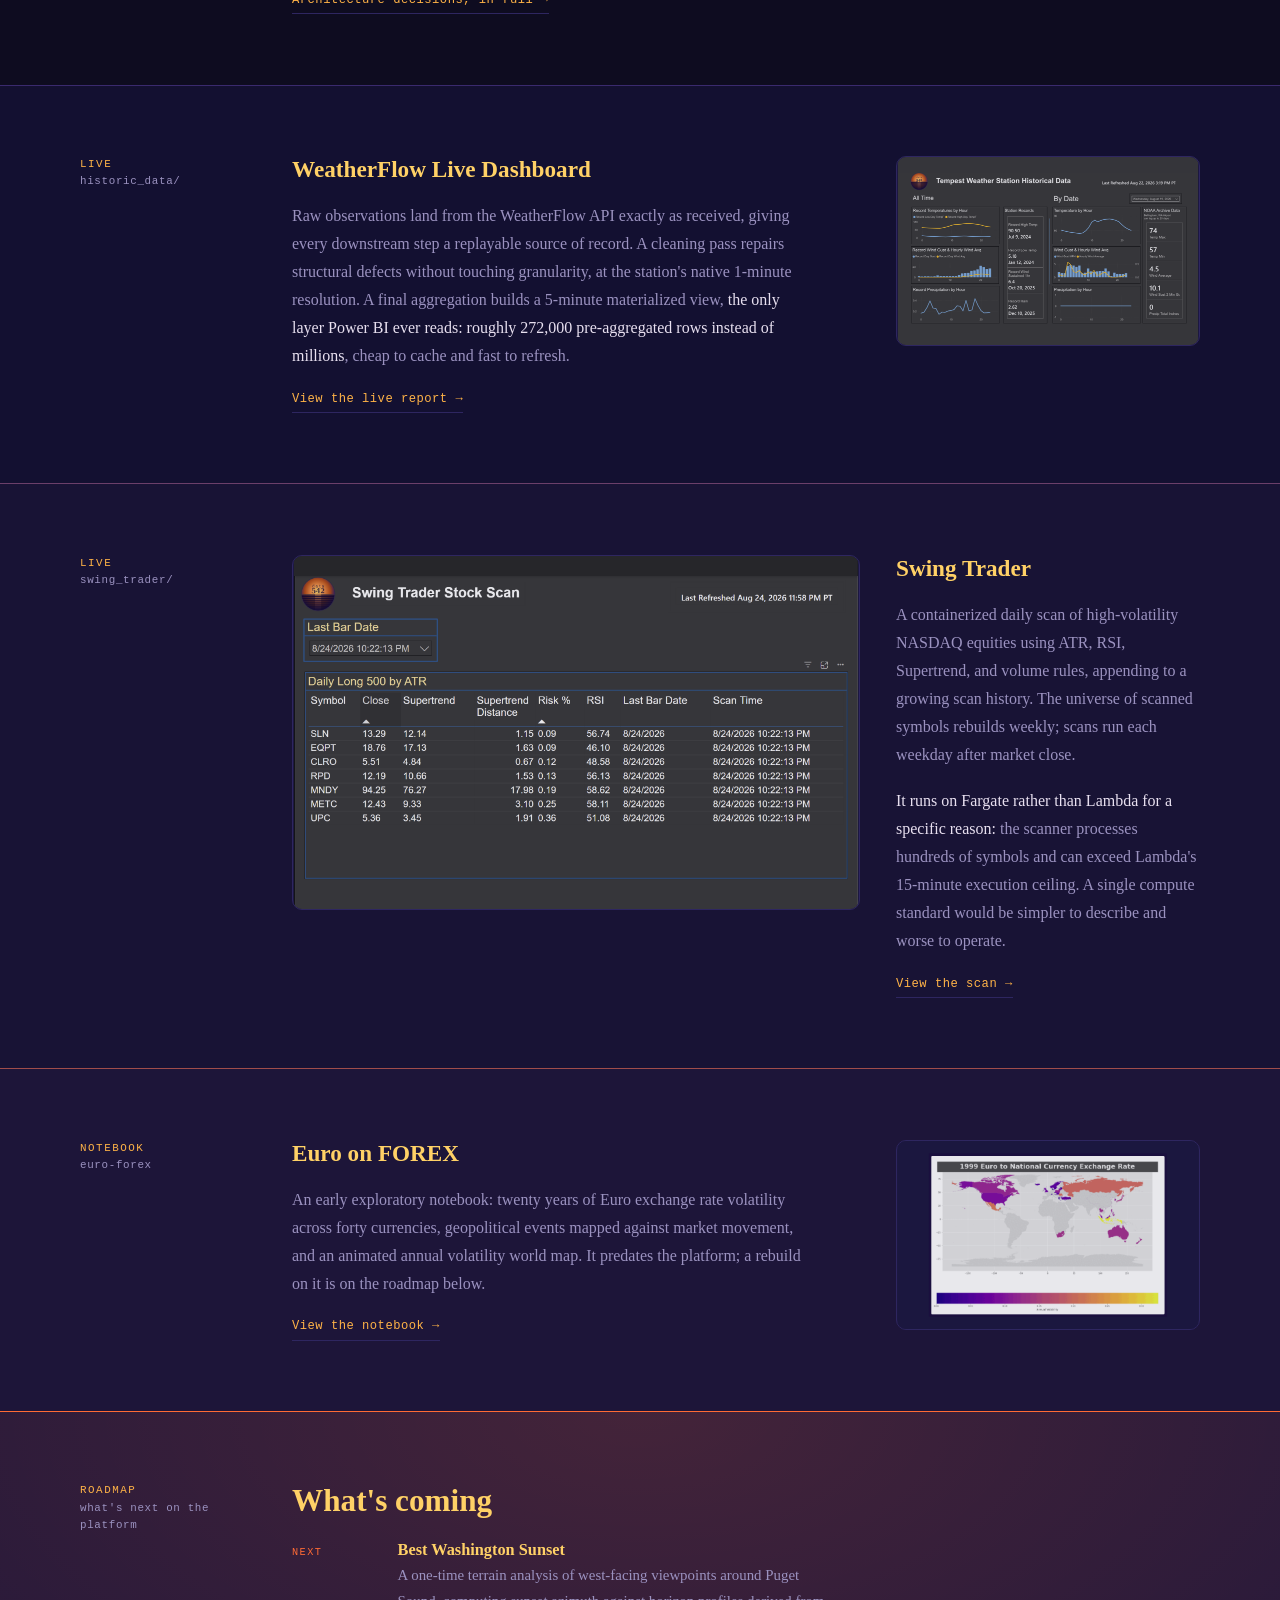
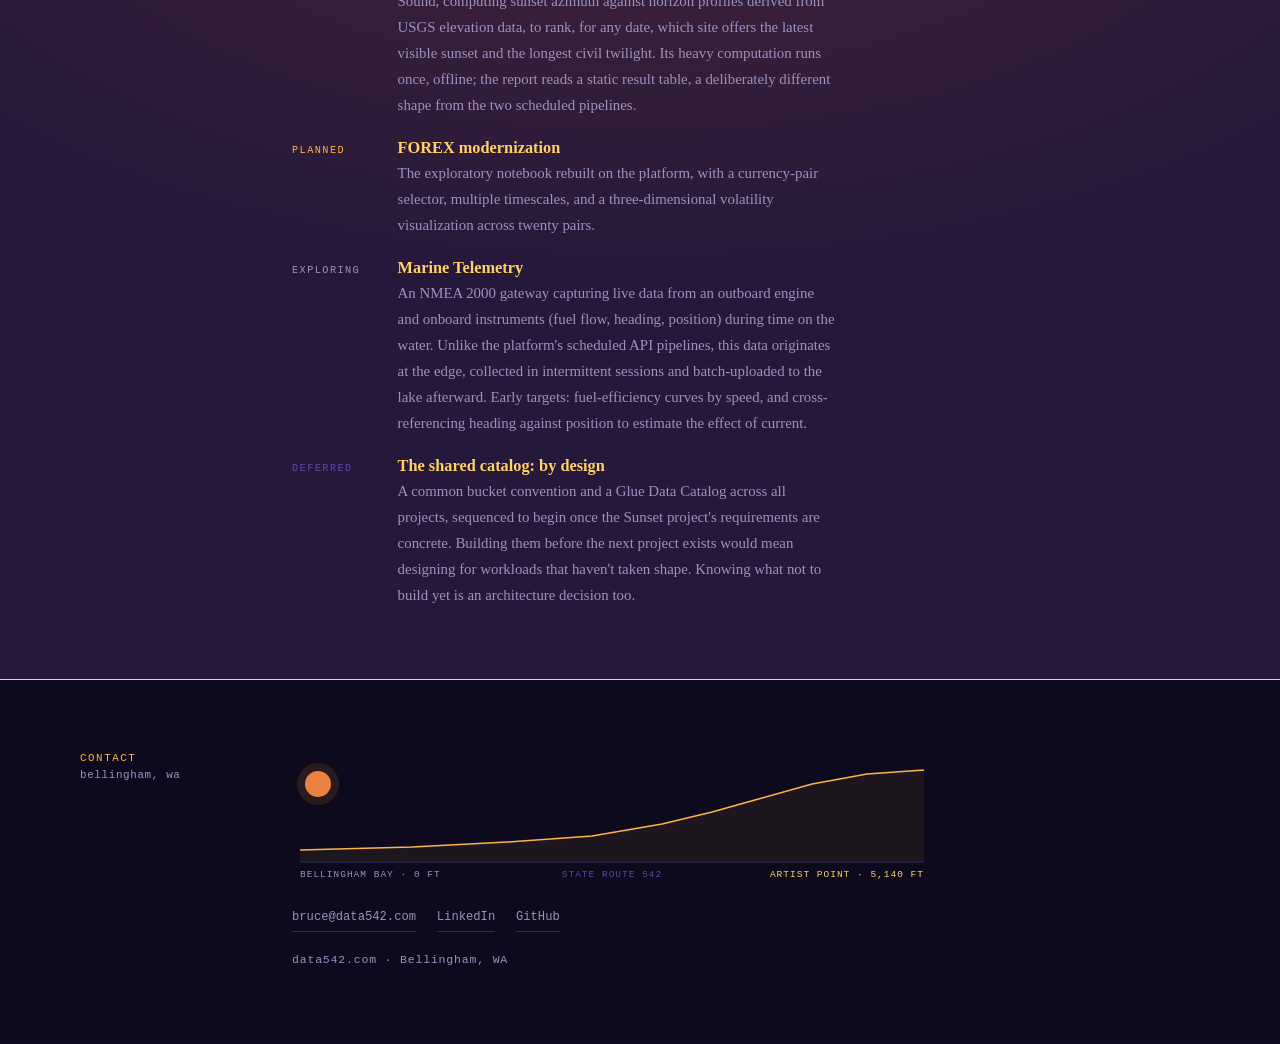
==== commit 3f3ff315: "Text changes" ====
--- a/index.html
+++ b/index.html
@@ -3,9 +3,9 @@
 <head>
   <meta charset="UTF-8"/>
   <meta name="viewport" content="width=device-width, initial-scale=1.0"/>
-  <title>data542 — Bruce McMinn</title>
-  <meta name="description" content="Bruce McMinn — data architecture and engineering near Bellingham, WA. A shared AWS foundation running a live weather pipeline and a daily equities scanner."/>
-  <meta property="og:title" content="data542 — Bruce McMinn"/>
+  <title>data542 | Bruce McMinn</title>
+  <meta name="description" content="Bruce McMinn, data architecture and engineering near Bellingham, WA. A shared AWS foundation running a live weather pipeline and a daily equities scanner."/>
+  <meta property="og:title" content="data542 | Bruce McMinn"/>
   <meta property="og:description" content="Every project on this site runs on a shared AWS foundation. Two production pipelines run on it today."/>
   <meta property="og:type" content="website"/>
   <meta property="og:url" content="https://data542.com/"/>
@@ -60,13 +60,13 @@
         </div>
         <div>
           <h1>data<span class="amber">542</span></h1>
-          <p class="tagline">Bruce McMinn &mdash; Data Architecture &amp; Engineering</p>
-        </div>
-      </div>
-
-      <p class="lead"><strong>I build data pipelines and the reporting on top of them, for a
+          <p class="tagline">Bruce McMinn, Data Architecture &amp; Engineering</p>
+        </div>
+      </div>
+
+      <p class="lead"><strong>I build data pipelines and the reporting on top of them for a
          university business intelligence team.</strong> This site is a personal data architecture
-         project &mdash; the same kind of work, done end to end on AWS with data I collect myself,
+         project: the same kind of work, done end to end on AWS with data I collect myself,
          so every decision from ingestion to the published report is one I made and can explain.
          Two pipelines run in production, a Tempest weather station and a daily equities scanner.
          A third project, twenty years of Euro exchange-rate volatility, is earlier analysis work
@@ -92,7 +92,7 @@
       <h2>The lake pattern</h2>
       <p>The projects here share one data lake design: a medallion architecture, with layers named
          for what they do rather than for the metals. Compute is matched to the workload, not
-         standardized on one service &mdash; short ingestion and transformation jobs run on Lambda,
+         standardized on one service. Short ingestion and transformation jobs run on Lambda,
          while longer-running scans run as Fargate container tasks. Projects share a single S3
          bucket, separated by prefix and governed by IAM roles scoped to each project's own data.</p>
 
@@ -104,8 +104,8 @@
 
       <blockquote class="pull">
         <p>When a failed wind sensor produced a month of bad readings, the fix was applied
-           surgically in the reporting layer &mdash; nulling only the affected fields for the
-           affected month &mdash; rather than rebuilding the silver layer.</p>
+           surgically in the reporting layer, nulling only the affected fields for the
+           affected month, rather than rebuilding the silver layer.</p>
         <p>A purist would push that correction into the lake; shipping it at the reporting layer
            preserved the raw record, fixed the published data the same day, and left a clean path
            to promote the fix upstream later. Knowing where to deviate from the textbook, and
@@ -128,7 +128,7 @@
         <p>Raw observations land from the WeatherFlow API exactly as received, giving every
            downstream step a replayable source of record. A cleaning pass repairs structural
            defects without touching granularity, at the station's native 1-minute resolution.
-           A final aggregation builds a 5-minute materialized view &mdash; <strong>the only layer
+           A final aggregation builds a 5-minute materialized view, <strong>the only layer
            Power BI ever reads: roughly 272,000 pre-aggregated rows instead of millions</strong>,
            cheap to cache and fast to refresh.</p>
         <a class="go" href="https://app.fabric.microsoft.com/view?r=eyJrIjoiM2NlMWNhZGQtOWRiYS00ZGYwLTg3ZWEtZWNmZjdmNDEzMzdmIiwidCI6ImI1ZDQ3ZjJkLWU5M2UtNDNkOC1hNWVhLTEyZDAyM2RiOGNkYSJ9"
@@ -175,7 +175,7 @@
         <h3>Euro on FOREX</h3>
         <p>An early exploratory notebook: twenty years of Euro exchange rate volatility across forty
            currencies, geopolitical events mapped against market movement, and an animated annual
-           volatility world map. It predates the platform &mdash; a rebuild on it is on the roadmap
+           volatility world map. It predates the platform; a rebuild on it is on the roadmap
            below.</p>
         <a class="go" href="assets/notebooks/euro-forex/" target="_blank" rel="noopener">View the notebook &rarr;</a>
       </div>
@@ -199,9 +199,9 @@
           <div class="status status--next">Next</div>
           <div>
             <h3>Best Washington Sunset</h3>
-            <p>A one-time terrain analysis of west-facing viewpoints around Puget Sound &mdash;
-               computing sunset azimuth against horizon profiles derived from USGS elevation data
-               &mdash; to rank, for any date, which site offers the latest visible sunset and the
+            <p>A one-time terrain analysis of west-facing viewpoints around Puget Sound,
+               computing sunset azimuth against horizon profiles derived from USGS elevation data,
+               to rank, for any date, which site offers the latest visible sunset and the
                longest civil twilight. Its heavy computation runs once, offline; the report reads a
                static result table, a deliberately different shape from the two scheduled pipelines.</p>
           </div>
@@ -221,7 +221,7 @@
           <div>
             <h3>Marine Telemetry</h3>
             <p>An NMEA 2000 gateway capturing live data from an outboard engine and onboard
-               instruments &mdash; fuel flow, heading, position &mdash; during time on the water.
+               instruments (fuel flow, heading, position) during time on the water.
                Unlike the platform's scheduled API pipelines, this data originates at the edge,
                collected in intermittent sessions and batch-uploaded to the lake afterward. Early
                targets: fuel-efficiency curves by speed, and cross-referencing heading against
@@ -232,7 +232,7 @@
         <div class="road-item">
           <div class="status status--deferred">Deferred</div>
           <div>
-            <h3>The shared catalog &mdash; by design</h3>
+            <h3>The shared catalog: by design</h3>
             <p>A common bucket convention and a Glue Data Catalog across all projects, sequenced to
                begin once the Sunset project's requirements are concrete. Building them before the
                next project exists would mean designing for workloads that haven't taken shape.
--- a/assets/styles.css
+++ b/assets/styles.css
@@ -1,5 +1,5 @@
 /* ============================================================
-   data542.com — styles.css
+   data542.com - styles.css
 
    Layout: seven full-bleed horizontal bands read as the climb
    of State Route 542, from Bellingham Bay at sea level to
@@ -21,7 +21,7 @@
   --text:         #e8e0f0;
   --muted:        #9b92c0;
 
-  /* the climb — band grounds, sea level to summit */
+  /* the climb - band grounds, sea level to summit */
   --b1: #08061a;
   --b2: #0e0c20;
   --b3: #131031;
@@ -30,7 +30,7 @@
   --b6: #25183a;
   --b7: #0c0a1c;
 
-  /* horizon rules — indigo through coral to gold */
+  /* horizon rules - indigo through coral to gold */
   --h2: #2e2660;
   --h3: #3a2a6e;
   --h4: #6b3f6a;
@@ -189,7 +189,7 @@
 }
 .diagram img { min-width: 720px; width: 100%; }
 
-/* ── PULL QUOTE — the one lifted block on the page ── */
+/* ── PULL QUOTE - the one lifted block on the page ── */
 .pull {
   border-left: 2px solid var(--coral);
   padding: 0.15rem 0 0.15rem 1.5rem;
@@ -258,13 +258,13 @@
 
 /* ── RESPONSIVE ── */
 
-/* tablet — gutter moves above the content */
+/* tablet - gutter moves above the content */
 @media (max-width: 840px) {
   .band-inner { grid-template-columns: minmax(0, 1fr); gap: 1.1rem; }
   .gutter b { display: inline; margin-right: 0.6rem; }
 }
 
-/* narrow — project image stacks under the text */
+/* narrow - project image stacks under the text */
 @media (max-width: 960px) {
   .project { grid-template-columns: minmax(0, 1fr); gap: 1.4rem; }
   .project--flip > .shot { order: 0; }
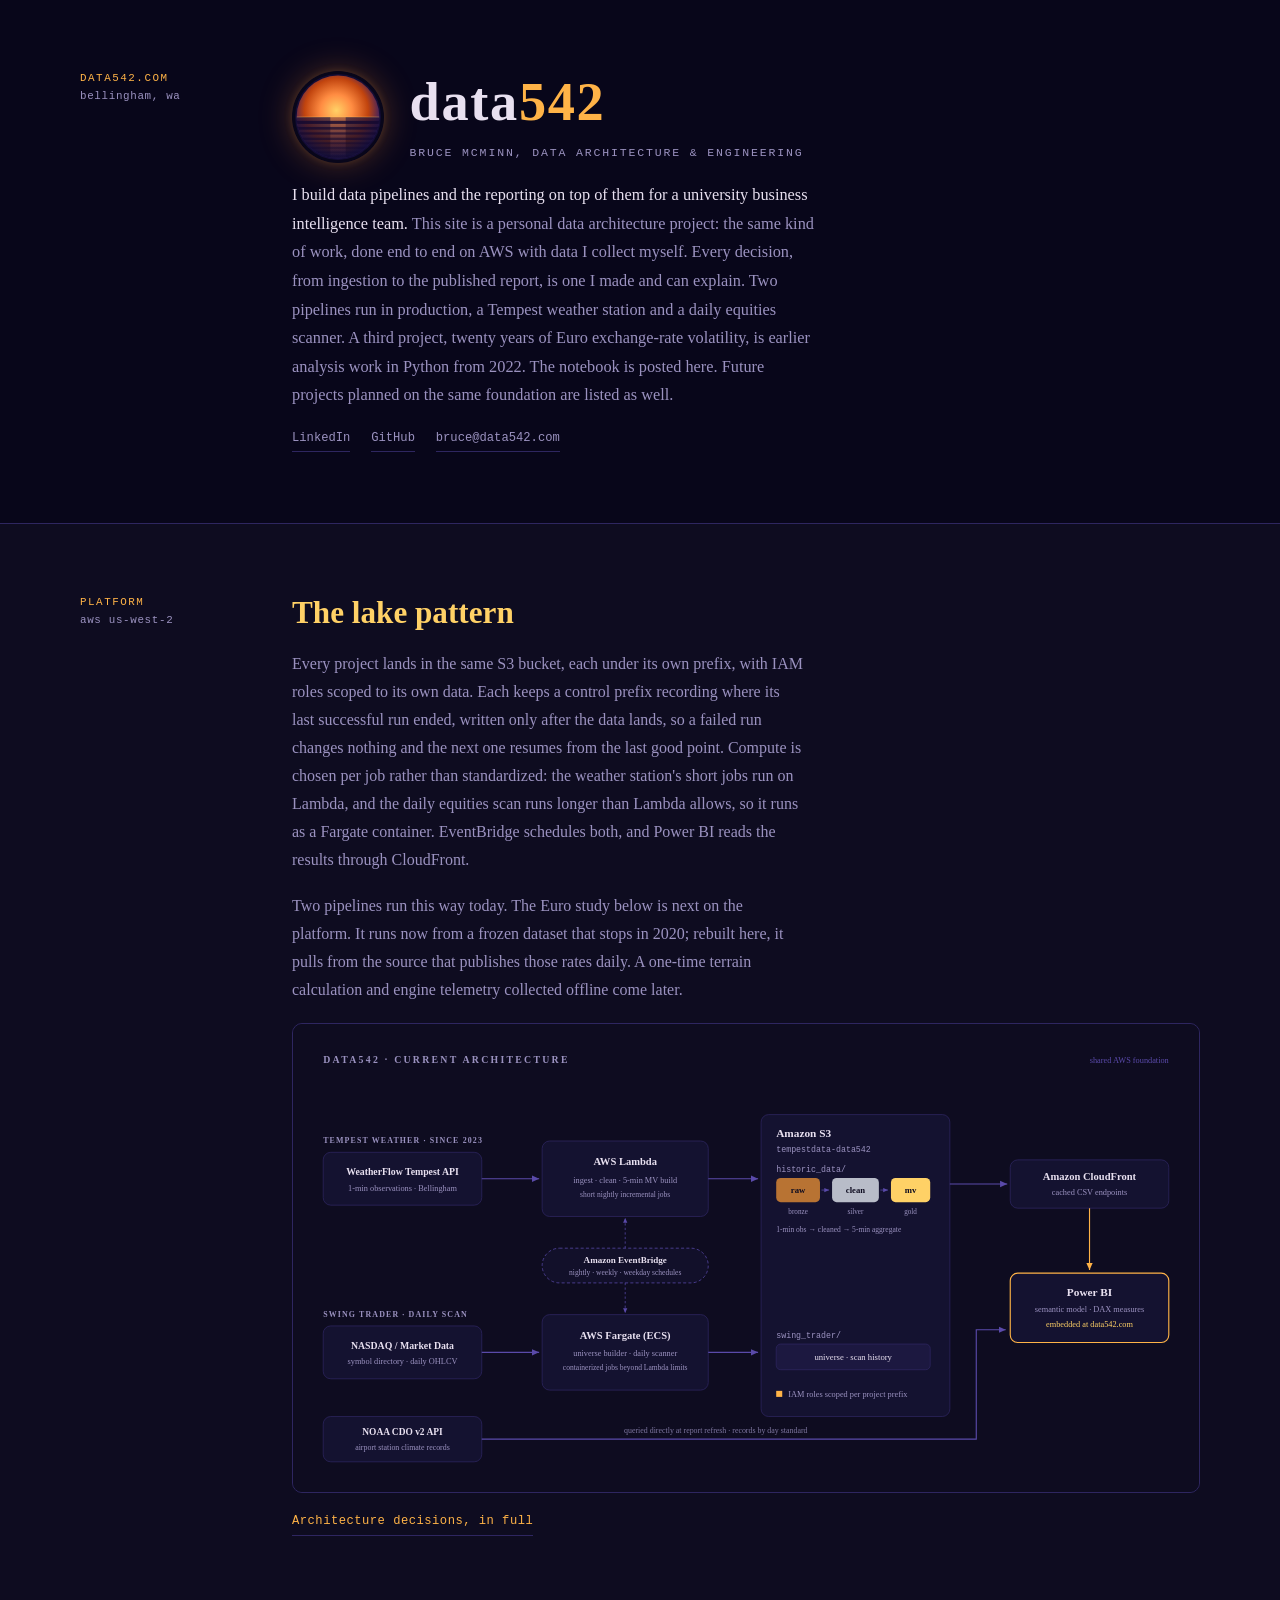
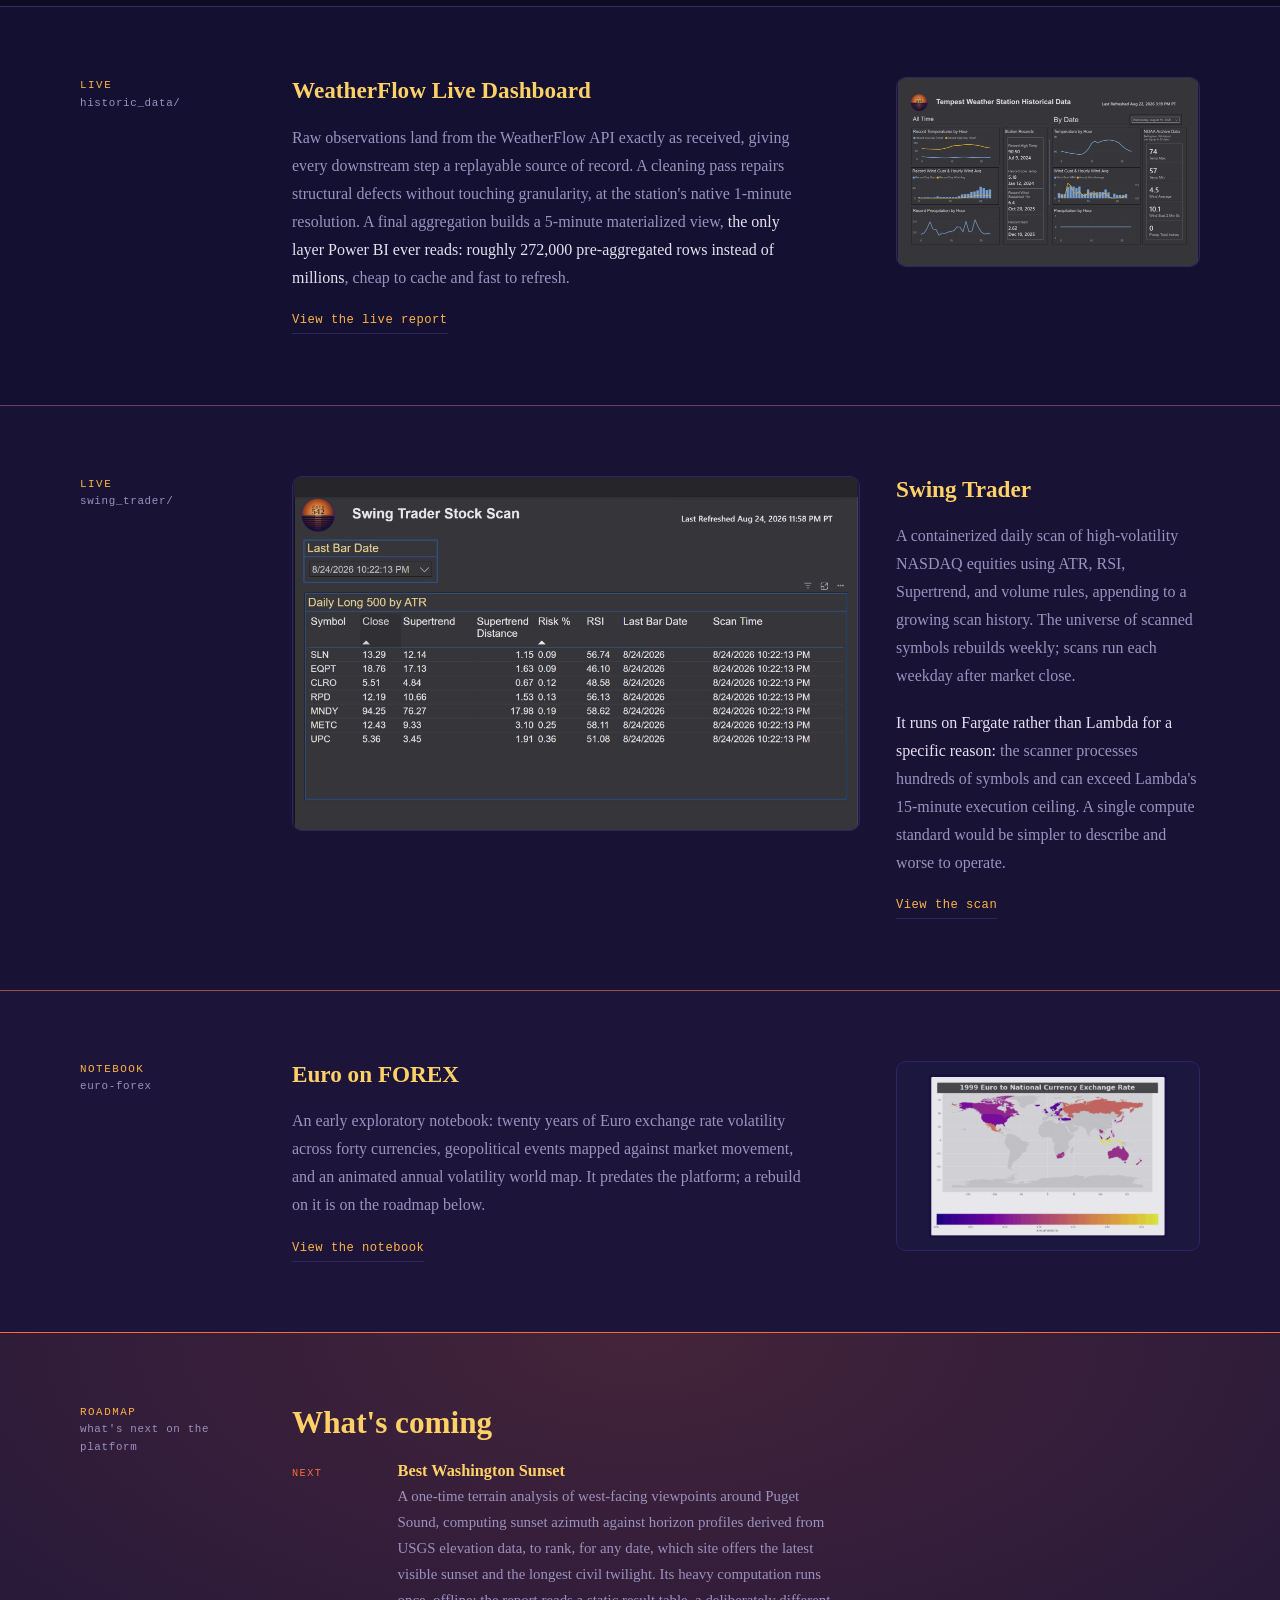
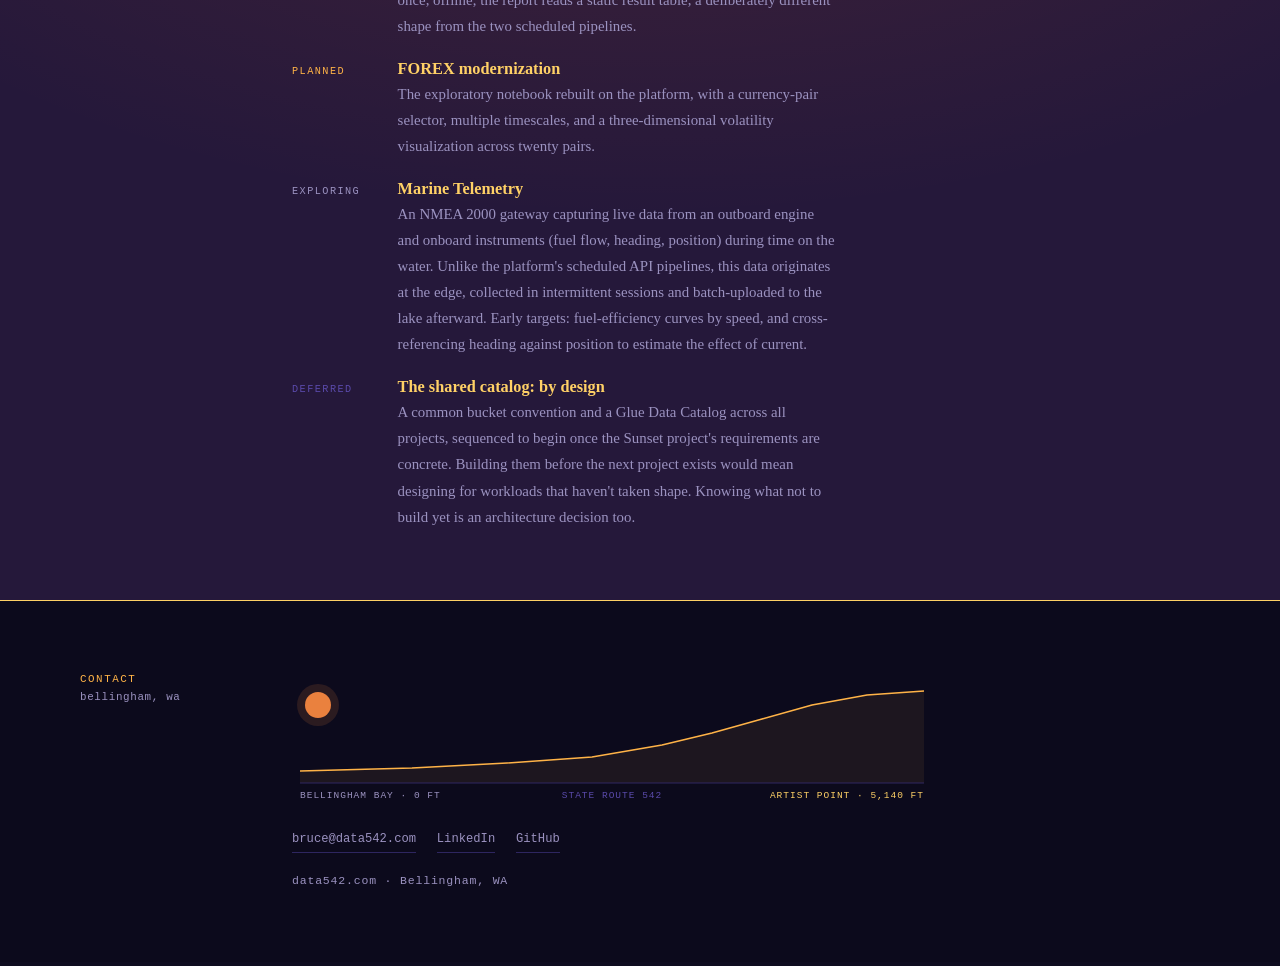
==== commit 9ef35f74: "Update site text" ====
--- a/index.html
+++ b/index.html
@@ -66,12 +66,12 @@
 
       <p class="lead"><strong>I build data pipelines and the reporting on top of them for a
          university business intelligence team.</strong> This site is a personal data architecture
-         project: the same kind of work, done end to end on AWS with data I collect myself,
-         so every decision from ingestion to the published report is one I made and can explain.
-         Two pipelines run in production, a Tempest weather station and a daily equities scanner.
-         A third project, twenty years of Euro exchange-rate volatility, is earlier analysis work
-         in Python from 2022, and the notebook is posted here. The rest of the site is what's
-         planned on the same foundation.</p>
+         project: the same kind of work, done end to end on AWS with data I collect myself. Every
+         decision, from ingestion to the published report, is one I made and can explain. Two
+         pipelines run in production, a Tempest weather station and a daily equities scanner. A
+         third project, twenty years of Euro exchange-rate volatility, is earlier analysis work in
+         Python from 2022. The notebook is posted here. Future projects planned on the same
+         foundation are listed as well.</p>
 
       <nav class="links">
         <a href="https://www.linkedin.com/in/bruce-mcminn/" target="_blank" rel="noopener">LinkedIn</a>
@@ -86,15 +86,22 @@
 <!-- ═════ BAND 2 · THE PLATFORM ═════ -->
 <section class="band band--2">
   <div class="band-inner">
-    <div class="gutter"><b>Platform</b>s3://tempestdata-data542</div>
+    <div class="gutter"><b>Platform</b>aws us-west-2</div>
     <div class="stack">
 
       <h2>The lake pattern</h2>
-      <p>The projects here share one data lake design: a medallion architecture, with layers named
-         for what they do rather than for the metals. Compute is matched to the workload, not
-         standardized on one service. Short ingestion and transformation jobs run on Lambda,
-         while longer-running scans run as Fargate container tasks. Projects share a single S3
-         bucket, separated by prefix and governed by IAM roles scoped to each project's own data.</p>
+      <p>Every project lands in the same S3 bucket, each under its own prefix, with IAM roles
+         scoped to its own data. Each keeps a control prefix recording where its last successful
+         run ended, written only after the data lands, so a failed run changes nothing and the next
+         one resumes from the last good point. Compute is chosen per job rather than standardized:
+         the weather station's short jobs run on Lambda, and the daily equities scan runs longer
+         than Lambda allows, so it runs as a Fargate container. EventBridge schedules both, and
+         Power BI reads the results through CloudFront.</p>
+
+      <p>Two pipelines run this way today. The Euro study below is next on the platform. It runs
+         now from a frozen dataset that stops in 2020; rebuilt here, it pulls from the source that
+         publishes those rates daily. A one-time terrain calculation and engine telemetry collected
+         offline come later.</p>
 
       <figure class="diagram">
         <img src="data542-current-architecture.svg"
@@ -102,17 +109,8 @@
              loading="lazy"/>
       </figure>
 
-      <blockquote class="pull">
-        <p>When a failed wind sensor produced a month of bad readings, the fix was applied
-           surgically in the reporting layer, nulling only the affected fields for the
-           affected month, rather than rebuilding the silver layer.</p>
-        <p>A purist would push that correction into the lake; shipping it at the reporting layer
-           preserved the raw record, fixed the published data the same day, and left a clean path
-           to promote the fix upstream later. Knowing where to deviate from the textbook, and
-           keeping the deviation documented and reversible, is most of what the pattern is for.</p>
-      </blockquote>
-
-      <a class="go" href="architecture.html">Architecture decisions, in full &rarr;</a>
+
+      <a class="go" href="architecture.html">Architecture decisions, in full</a>
 
     </div>
   </div>
@@ -132,7 +130,7 @@
            Power BI ever reads: roughly 272,000 pre-aggregated rows instead of millions</strong>,
            cheap to cache and fast to refresh.</p>
         <a class="go" href="https://app.fabric.microsoft.com/view?r=eyJrIjoiM2NlMWNhZGQtOWRiYS00ZGYwLTg3ZWEtZWNmZjdmNDEzMzdmIiwidCI6ImI1ZDQ3ZjJkLWU5M2UtNDNkOC1hNWVhLTEyZDAyM2RiOGNkYSJ9"
-           target="_blank" rel="noopener">View the live report &rarr;</a>
+           target="_blank" rel="noopener">View the live report</a>
       </div>
       <figure class="shot">
         <img src="assets/img/weather-thumb.png" alt="WeatherFlow Live Dashboard in Power BI"
@@ -156,7 +154,7 @@
            processes hundreds of symbols and can exceed Lambda's 15-minute execution ceiling.
            A single compute standard would be simpler to describe and worse to operate.</p>
         <a class="go" href="https://app.fabric.microsoft.com/view?r=eyJrIjoiNzk1MDYxOTEtODU3NC00NzkwLTlhMzktYjk4NTI5NTRjNzI0IiwidCI6ImI1ZDQ3ZjJkLWU5M2UtNDNkOC1hNWVhLTEyZDAyM2RiOGNkYSJ9"
-           target="_blank" rel="noopener">View the scan &rarr;</a>
+           target="_blank" rel="noopener">View the scan</a>
       </div>
       <figure class="shot">
         <img src="assets/img/swingtrader-thumb.png" alt="Swing Trader nightly scan in Power BI"
@@ -177,7 +175,7 @@
            currencies, geopolitical events mapped against market movement, and an animated annual
            volatility world map. It predates the platform; a rebuild on it is on the roadmap
            below.</p>
-        <a class="go" href="assets/notebooks/euro-forex/" target="_blank" rel="noopener">View the notebook &rarr;</a>
+        <a class="go" href="assets/notebooks/euro-forex/" target="_blank" rel="noopener">View the notebook</a>
       </div>
       <figure class="shot">
         <img src="assets/img/forex-thumb.png" alt="Euro on FOREX annual volatility world map"
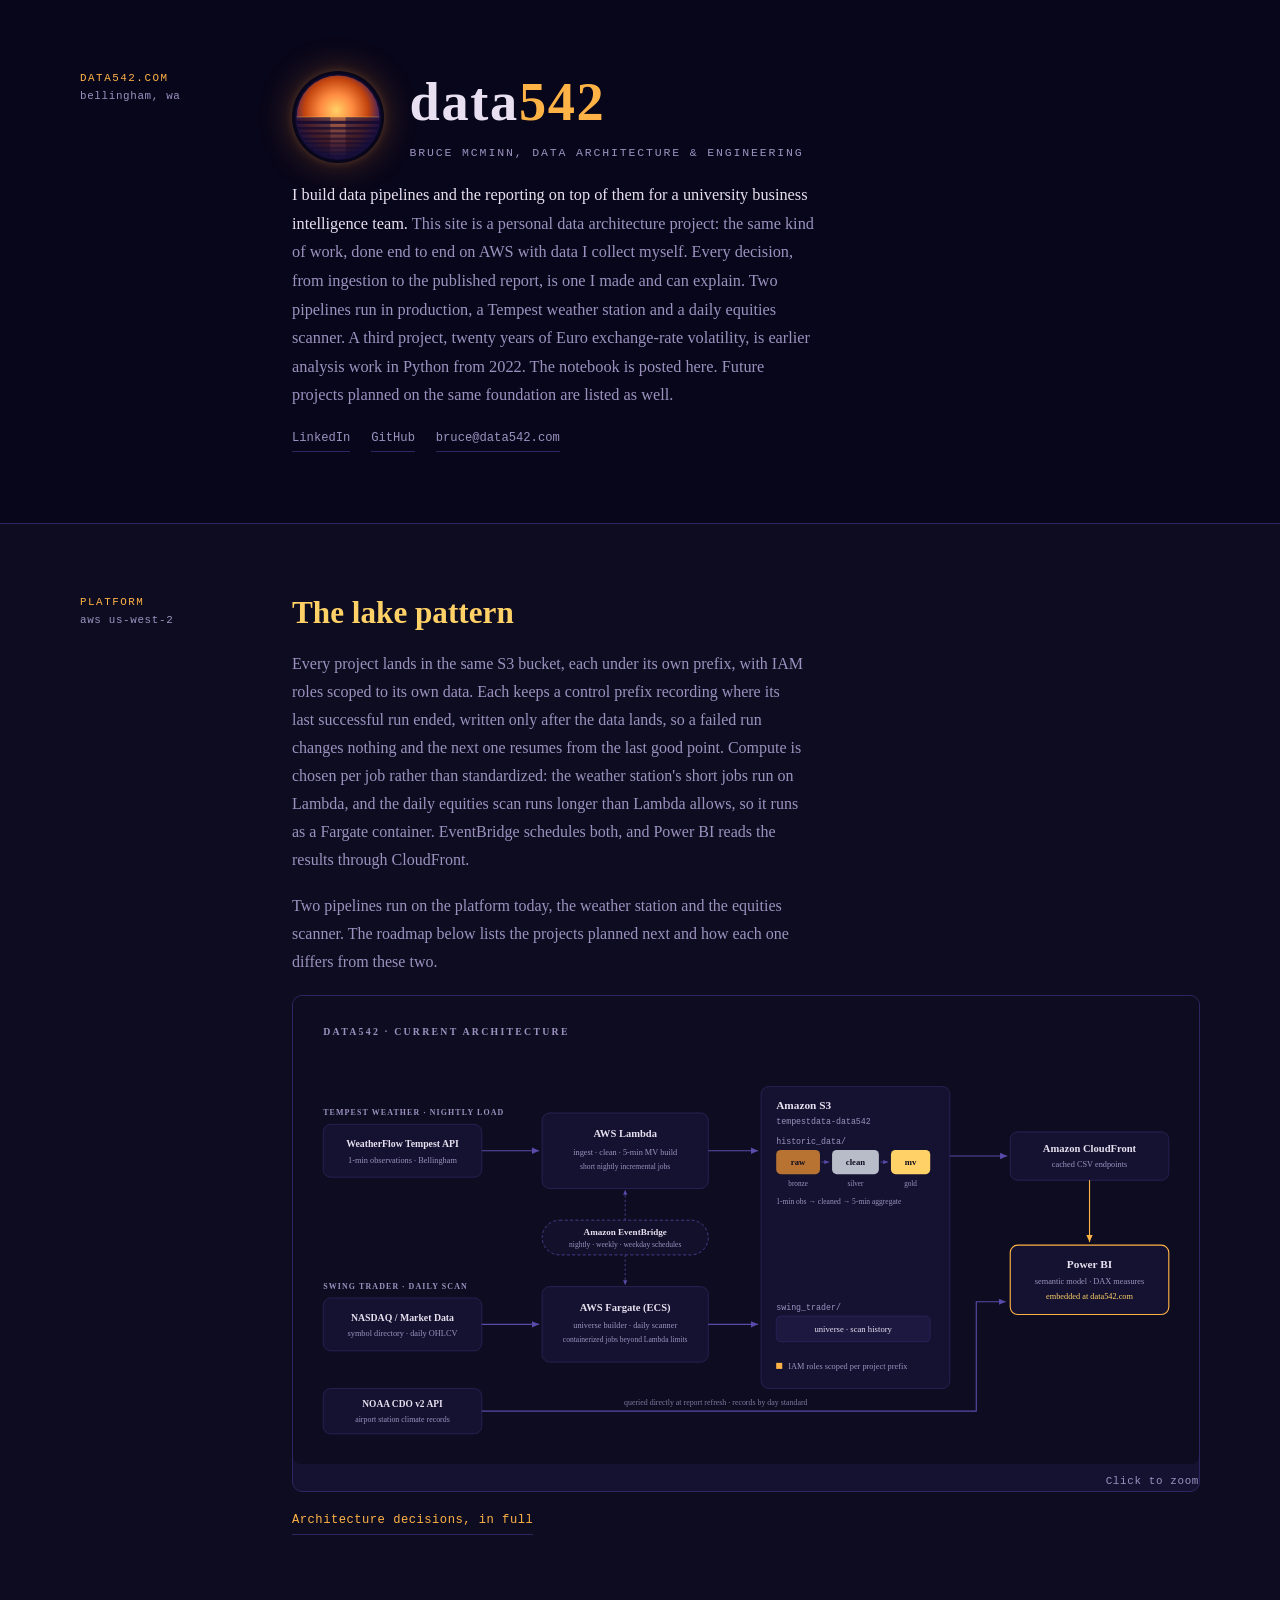
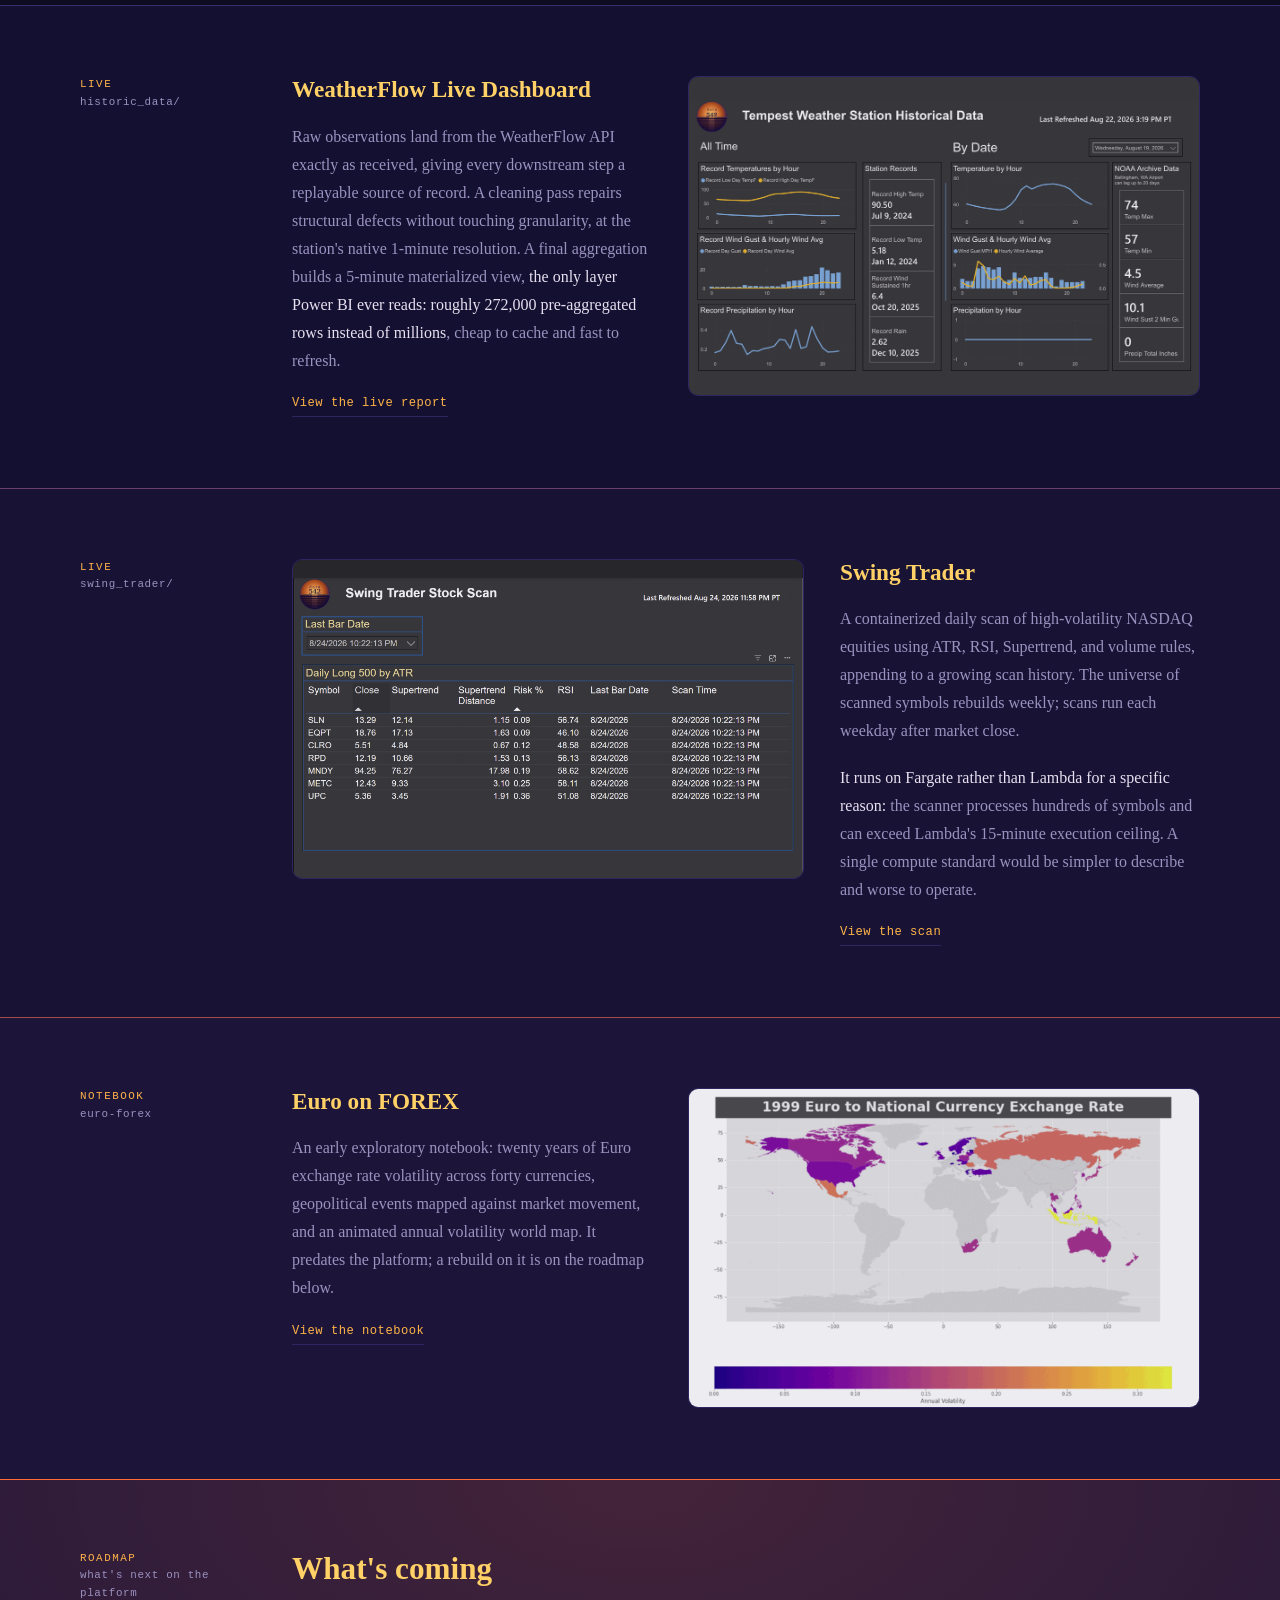
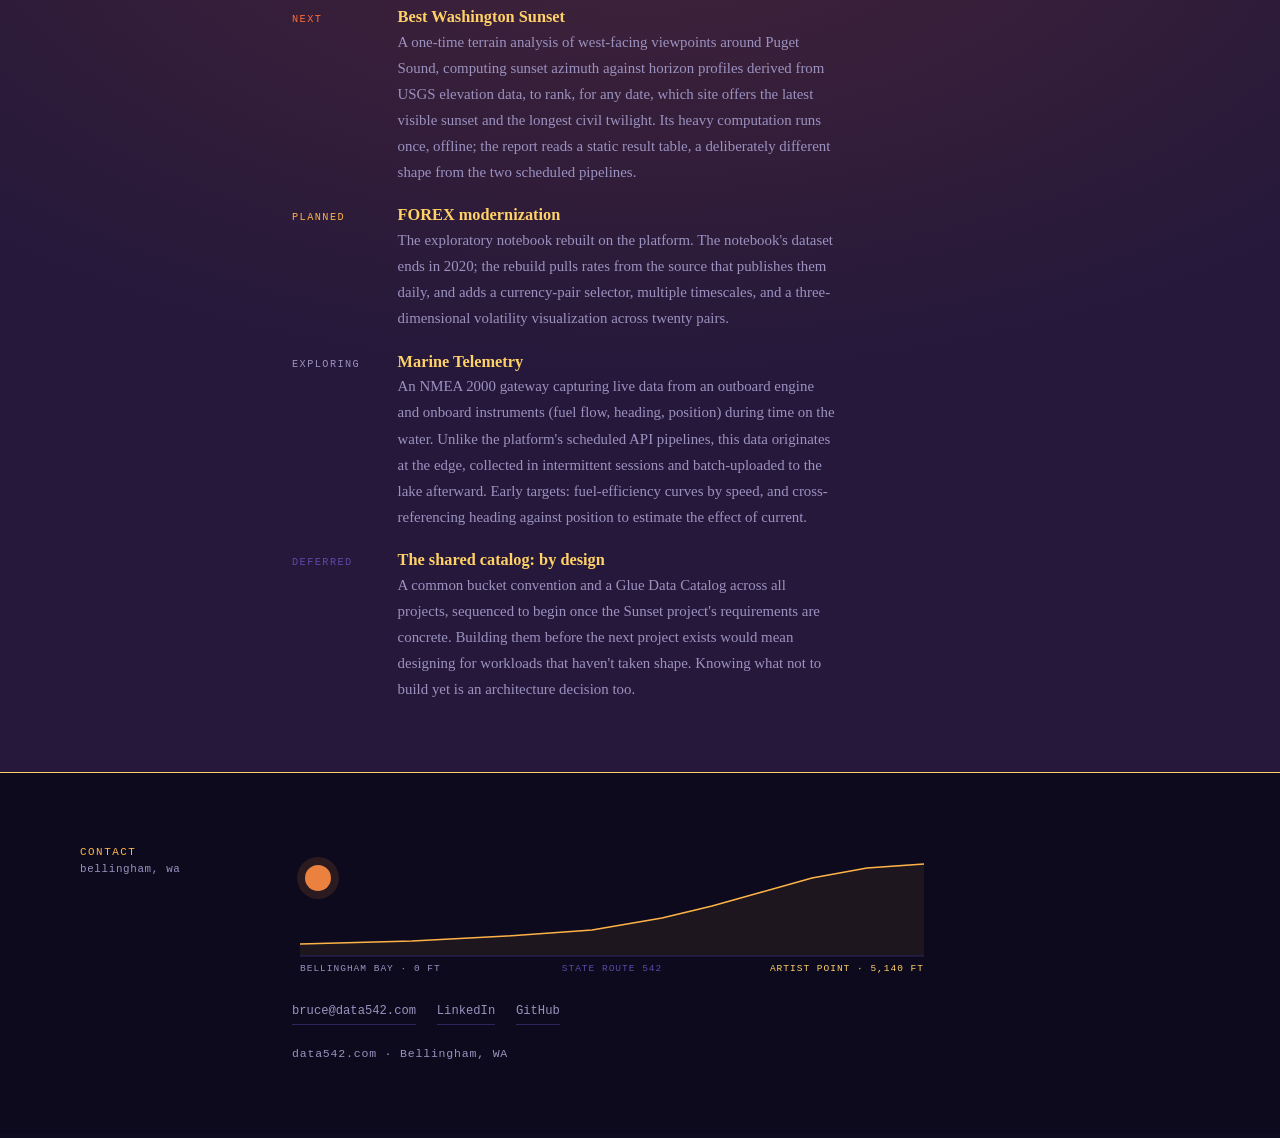
==== commit 1aeaa91f: "Update fixing thumbnails, map, some text" ====
--- a/index.html
+++ b/index.html
@@ -11,6 +11,7 @@
   <meta property="og:url" content="https://data542.com/"/>
   <meta property="og:image" content="https://data542.com/assets/img/logo.png"/>
   <link rel="stylesheet" href="assets/styles.css"/>
+  <link rel="stylesheet" href="assets/zoom.css"/>
   <link rel="icon" type="image/png" href="assets/img/logo.png"/>
 </head>
 <body>
@@ -98,13 +99,11 @@
          than Lambda allows, so it runs as a Fargate container. EventBridge schedules both, and
          Power BI reads the results through CloudFront.</p>
 
-      <p>Two pipelines run this way today. The Euro study below is next on the platform. It runs
-         now from a frozen dataset that stops in 2020; rebuilt here, it pulls from the source that
-         publishes those rates daily. A one-time terrain calculation and engine telemetry collected
-         offline come later.</p>
+      <p>Two pipelines run on the platform today, the weather station and the equities scanner.
+         The roadmap below lists the projects planned next and how each one differs from these two.</p>
 
       <figure class="diagram">
-        <img src="data542-current-architecture.svg"
+        <img src="data542-current-architecture.svg" data-zoom
              alt="data542 platform architecture: Tempest and market data flow through Lambda and Fargate into an S3 medallion lake, then out via CloudFront to Power BI"
              loading="lazy"/>
       </figure>
@@ -209,8 +208,10 @@
           <div class="status status--planned">Planned</div>
           <div>
             <h3>FOREX modernization</h3>
-            <p>The exploratory notebook rebuilt on the platform, with a currency-pair selector,
-               multiple timescales, and a three-dimensional volatility visualization across twenty pairs.</p>
+            <p>The exploratory notebook rebuilt on the platform. The notebook's dataset ends in 2020;
+               the rebuild pulls rates from the source that publishes them daily, and adds a
+               currency-pair selector, multiple timescales, and a three-dimensional volatility
+               visualization across twenty pairs.</p>
           </div>
         </div>
 
--- a/assets/styles.css
+++ b/assets/styles.css
@@ -200,26 +200,27 @@
 .pull p:first-child { color: var(--text); font-size: 1.05rem; max-width: 66ch; }
 .pull p { max-width: 66ch; }
 
-/* ── PROJECT BANDS ── */
+/* ── PROJECT BANDS ──
+   Every project image gets the same frame width; flipped bands
+   mirror the column order so the image size never changes. */
 .project {
   display: grid;
-  grid-template-columns: minmax(0, 1fr) minmax(0, 19rem);
+  grid-template-columns: minmax(0, 1fr) minmax(0, 32rem);
   gap: 2.25rem;
   align-items: start;
 }
+.project--flip { grid-template-columns: minmax(0, 32rem) minmax(0, 1fr); }
 .project--flip > .shot { order: -1; }
 
 .shot {
+  width: 100%;
   border: 1px solid var(--border);
   border-radius: var(--radius);
   background: var(--bg3);
   overflow: hidden;
   aspect-ratio: 16 / 10;
-  display: flex;
-  align-items: center;
-  justify-content: center;
-}
-.shot img { width: 100%; height: 100%; object-fit: contain; opacity: 0.9; }
+}
+.shot img { width: 100%; height: 100%; object-fit: cover; opacity: 0.92; }
 
 /* ── ROADMAP ── */
 .roadmap { display: flex; flex-direction: column; gap: 1.15rem; width: 100%; max-width: 68ch; }
@@ -266,7 +267,8 @@
 
 /* narrow - project image stacks under the text */
 @media (max-width: 960px) {
-  .project { grid-template-columns: minmax(0, 1fr); gap: 1.4rem; }
+  .project,
+  .project--flip { grid-template-columns: minmax(0, 1fr); gap: 1.4rem; }
   .project--flip > .shot { order: 0; }
 }
 
--- a/assets/zoom.css
+++ b/assets/zoom.css
@@ -0,0 +1,68 @@
+/* data542.com - zoom.css
+   Click-to-zoom viewer for architecture diagrams (img[data-zoom]). */
+
+img[data-zoom] { cursor: zoom-in; }
+
+.zoom-hint {
+  display: block;
+  margin-top: 0.5rem;
+  font-family: ui-monospace, 'SFMono-Regular', Menlo, Consolas, monospace;
+  font-size: 0.68rem;
+  letter-spacing: 0.06em;
+  color: #9b92c0;
+  text-align: right;
+}
+
+dialog.zoom {
+  width: 100vw;
+  height: 100vh;
+  max-width: none;
+  max-height: none;
+  margin: 0;
+  padding: 0;
+  border: none;
+  background: #0e0c20;
+  color: #e8e0f0;
+}
+dialog.zoom::backdrop { background: rgba(8, 6, 26, 0.85); }
+
+.zoom-bar {
+  position: absolute;
+  top: 0; left: 0; right: 0;
+  display: flex;
+  justify-content: flex-end;
+  gap: 0.5rem;
+  padding: 0.75rem 1rem;
+  background: rgba(14, 12, 32, 0.92);
+  border-bottom: 1px solid #2e2660;
+  z-index: 1;
+}
+.zoom-bar button {
+  font-family: ui-monospace, 'SFMono-Regular', Menlo, Consolas, monospace;
+  font-size: 0.8rem;
+  min-width: 2.6rem;
+  padding: 0.35rem 0.7rem;
+  color: #e8e0f0;
+  background: #141230;
+  border: 1px solid #2e2660;
+  border-radius: 6px;
+  cursor: pointer;
+}
+.zoom-bar button:hover { border-color: #FFB347; color: #FFB347; }
+
+.zoom-view {
+  position: absolute;
+  top: 3.4rem; left: 0; right: 0; bottom: 0;
+  overflow: auto;
+  cursor: grab;
+  touch-action: pan-x pan-y pinch-zoom;
+}
+.zoom-view.dragging { cursor: grabbing; }
+.zoom-view img {
+  display: block;
+  max-width: none;
+  height: auto;
+  margin: 1.5rem auto;
+  user-select: none;
+  -webkit-user-drag: none;
+}
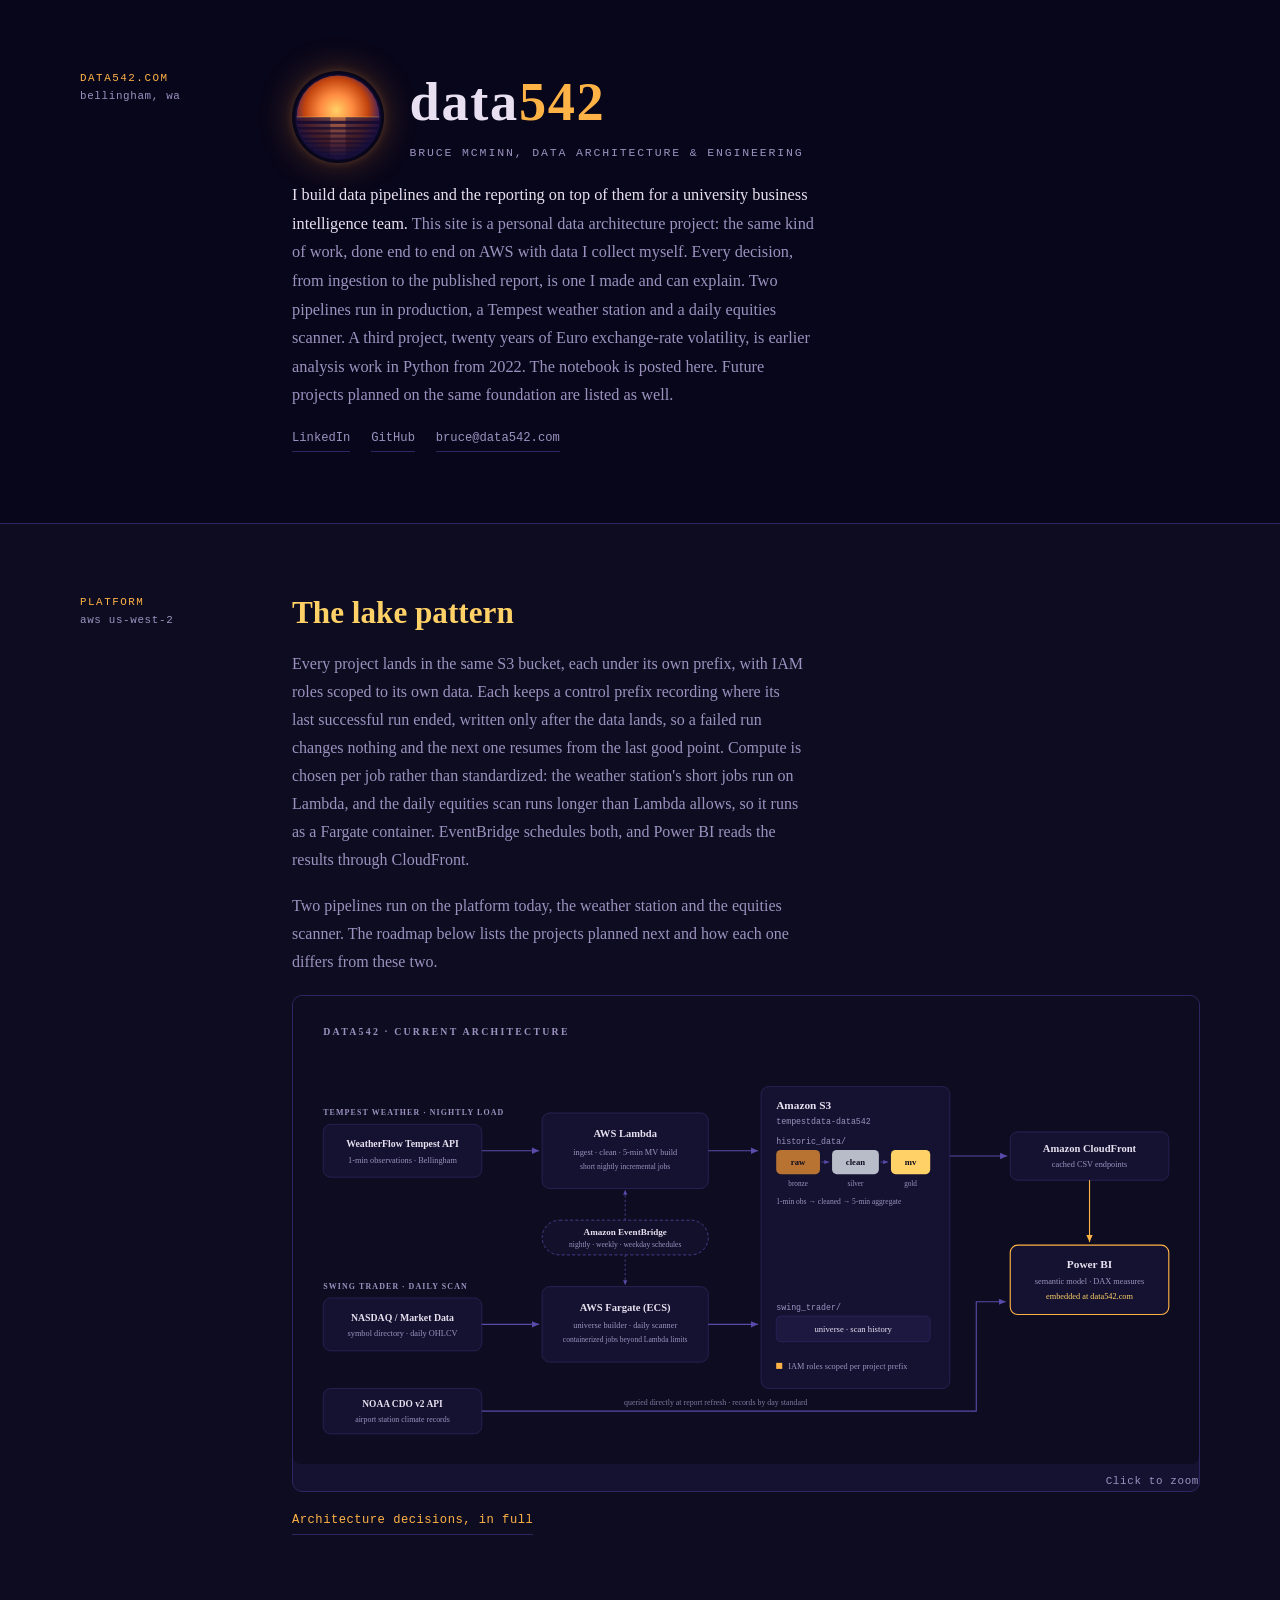
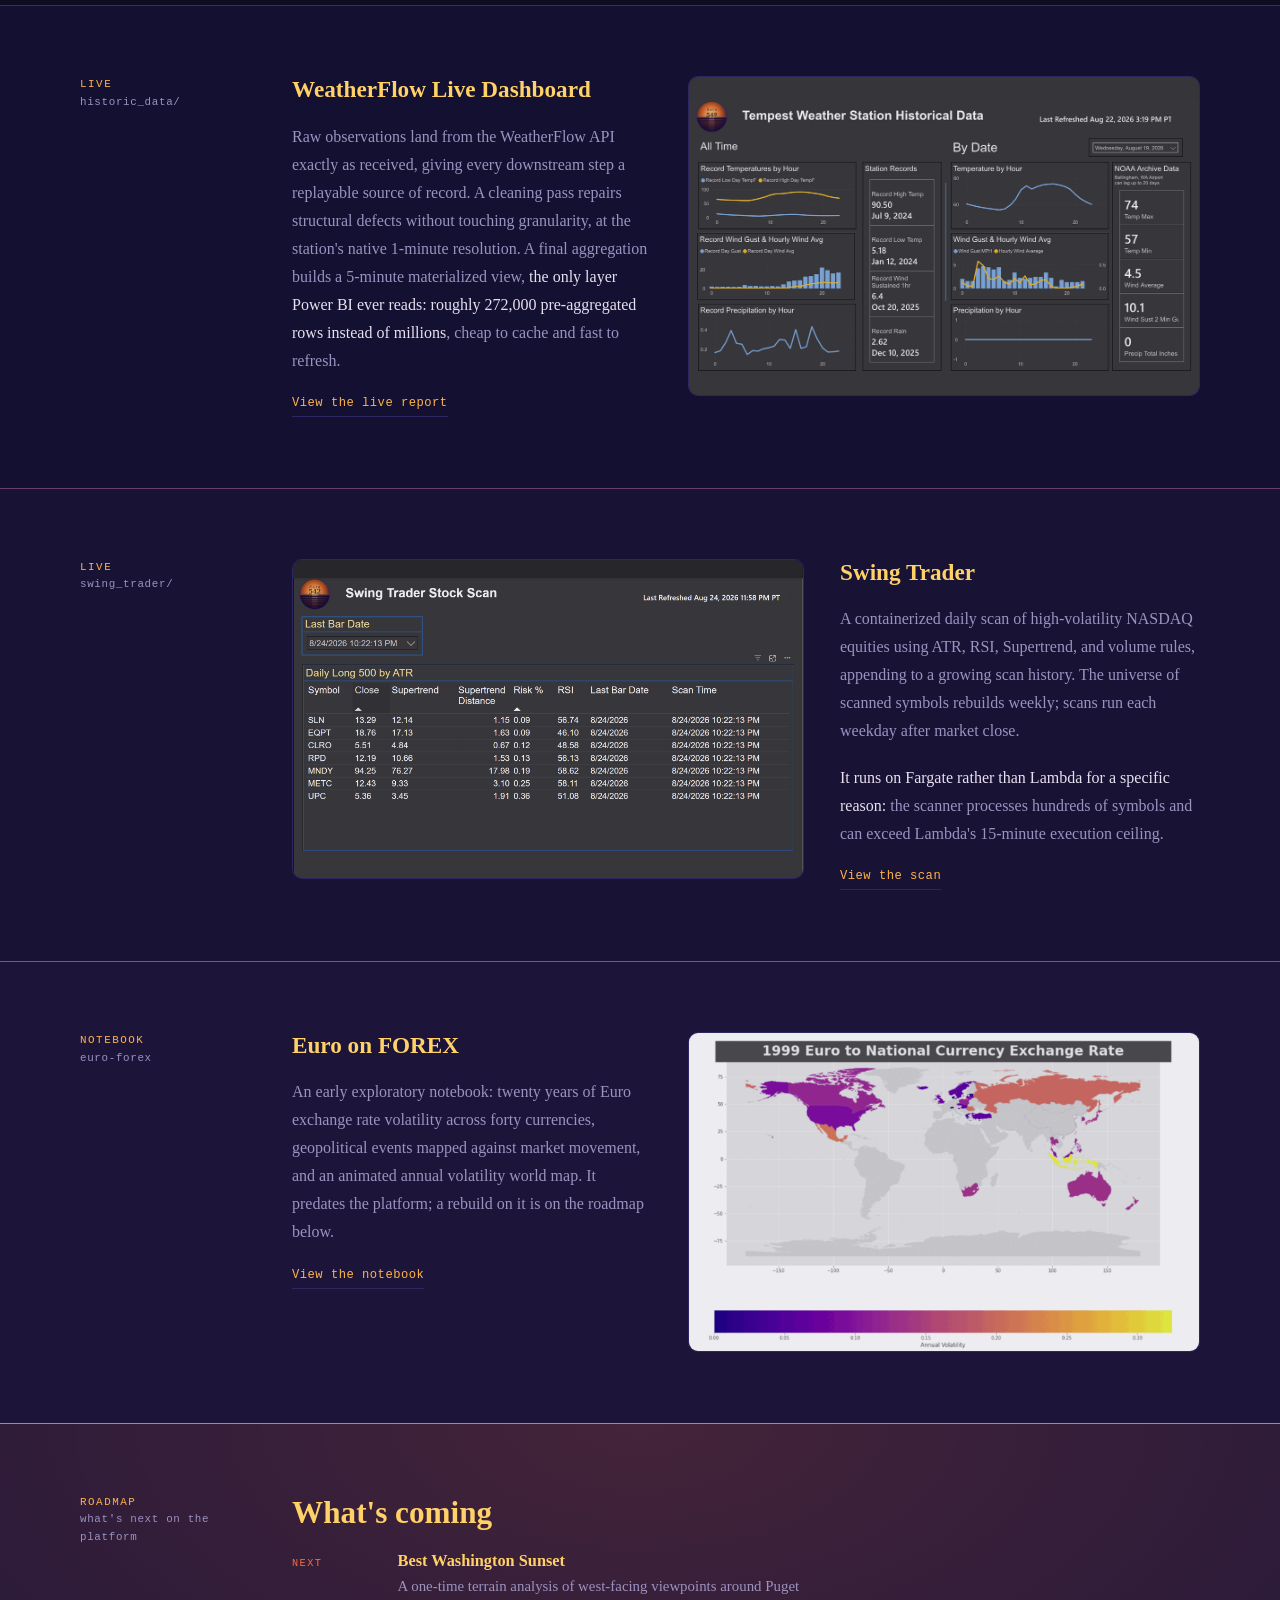
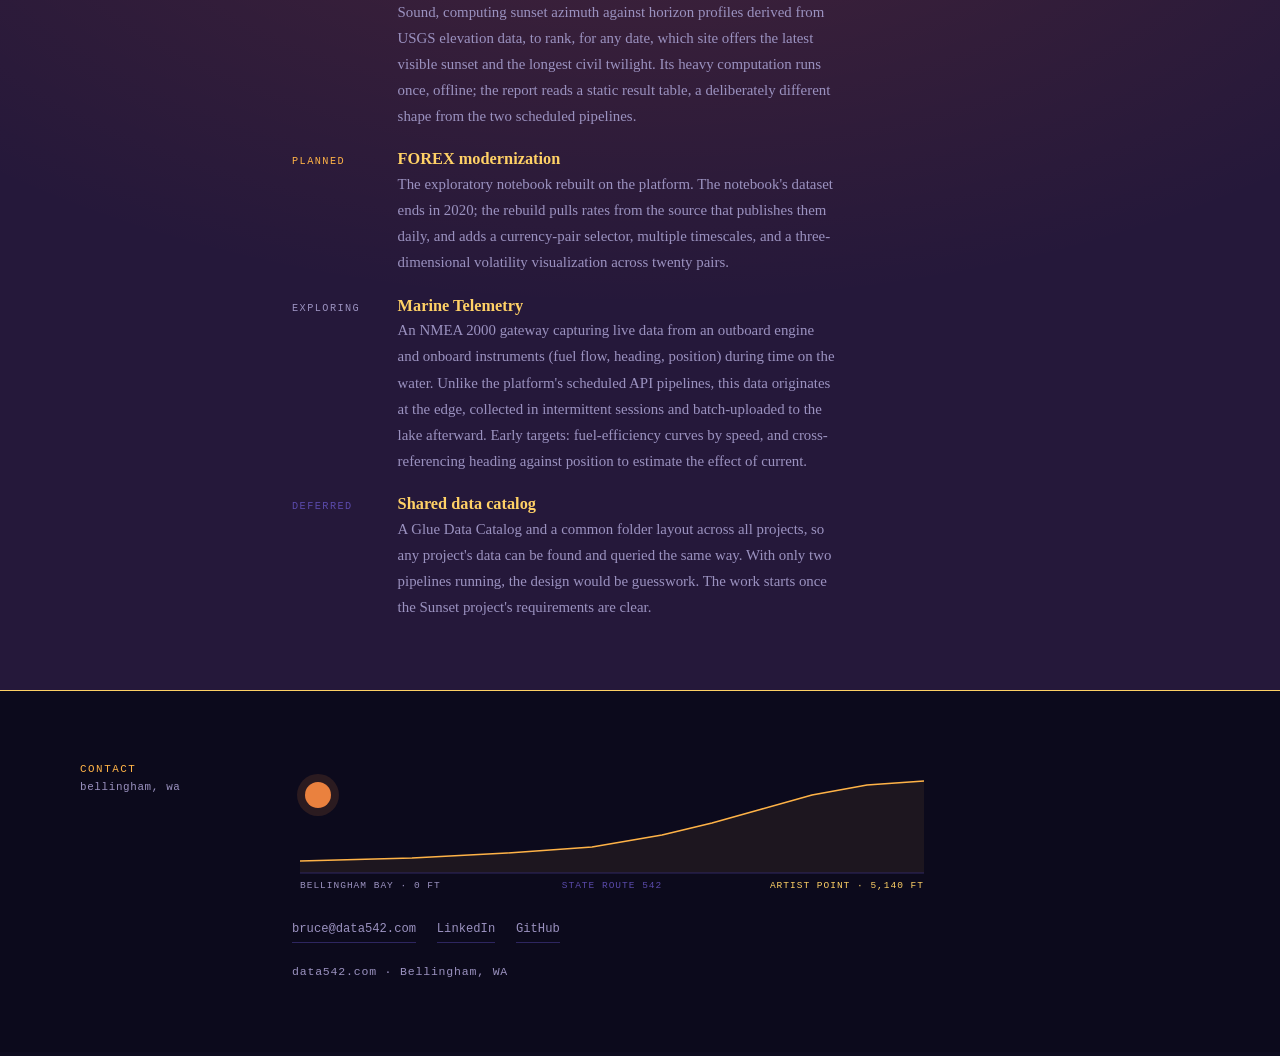
==== commit d2b7795b: "Update text cont" ====
--- a/index.html
+++ b/index.html
@@ -150,8 +150,7 @@
            and volume rules, appending to a growing scan history. The universe of scanned symbols
            rebuilds weekly; scans run each weekday after market close.</p>
         <p><strong>It runs on Fargate rather than Lambda for a specific reason:</strong> the scanner
-           processes hundreds of symbols and can exceed Lambda's 15-minute execution ceiling.
-           A single compute standard would be simpler to describe and worse to operate.</p>
+           processes hundreds of symbols and can exceed Lambda's 15-minute execution ceiling.</p>
         <a class="go" href="https://app.fabric.microsoft.com/view?r=eyJrIjoiNzk1MDYxOTEtODU3NC00NzkwLTlhMzktYjk4NTI5NTRjNzI0IiwidCI6ImI1ZDQ3ZjJkLWU5M2UtNDNkOC1hNWVhLTEyZDAyM2RiOGNkYSJ9"
            target="_blank" rel="noopener">View the scan</a>
       </div>
@@ -231,11 +230,11 @@
         <div class="road-item">
           <div class="status status--deferred">Deferred</div>
           <div>
-            <h3>The shared catalog: by design</h3>
-            <p>A common bucket convention and a Glue Data Catalog across all projects, sequenced to
-               begin once the Sunset project's requirements are concrete. Building them before the
-               next project exists would mean designing for workloads that haven't taken shape.
-               Knowing what not to build yet is an architecture decision too.</p>
+            <h3>Shared data catalog</h3>
+            <p>A Glue Data Catalog and a common folder layout across all projects, so any project's
+               data can be found and queried the same way. With only two pipelines running, the
+               design would be guesswork. The work starts once the Sunset project's requirements
+               are clear.</p>
           </div>
         </div>
 
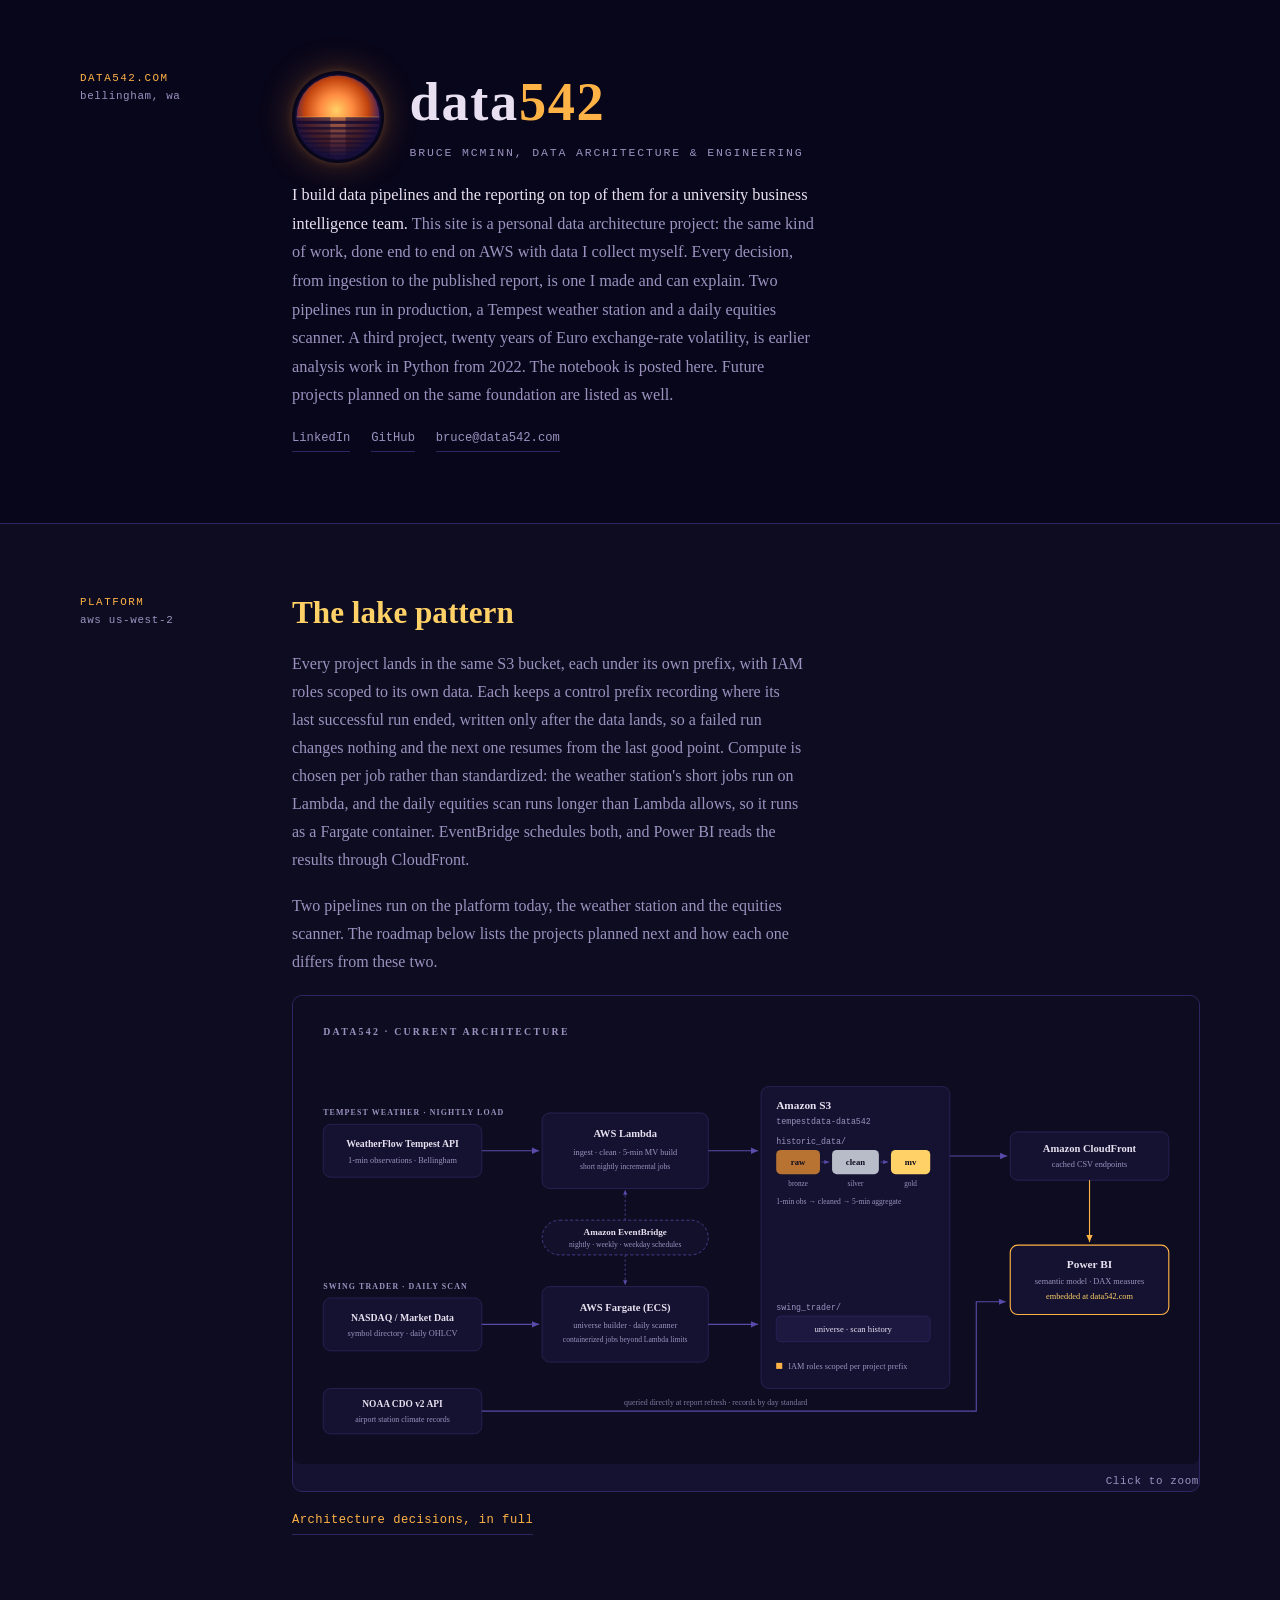
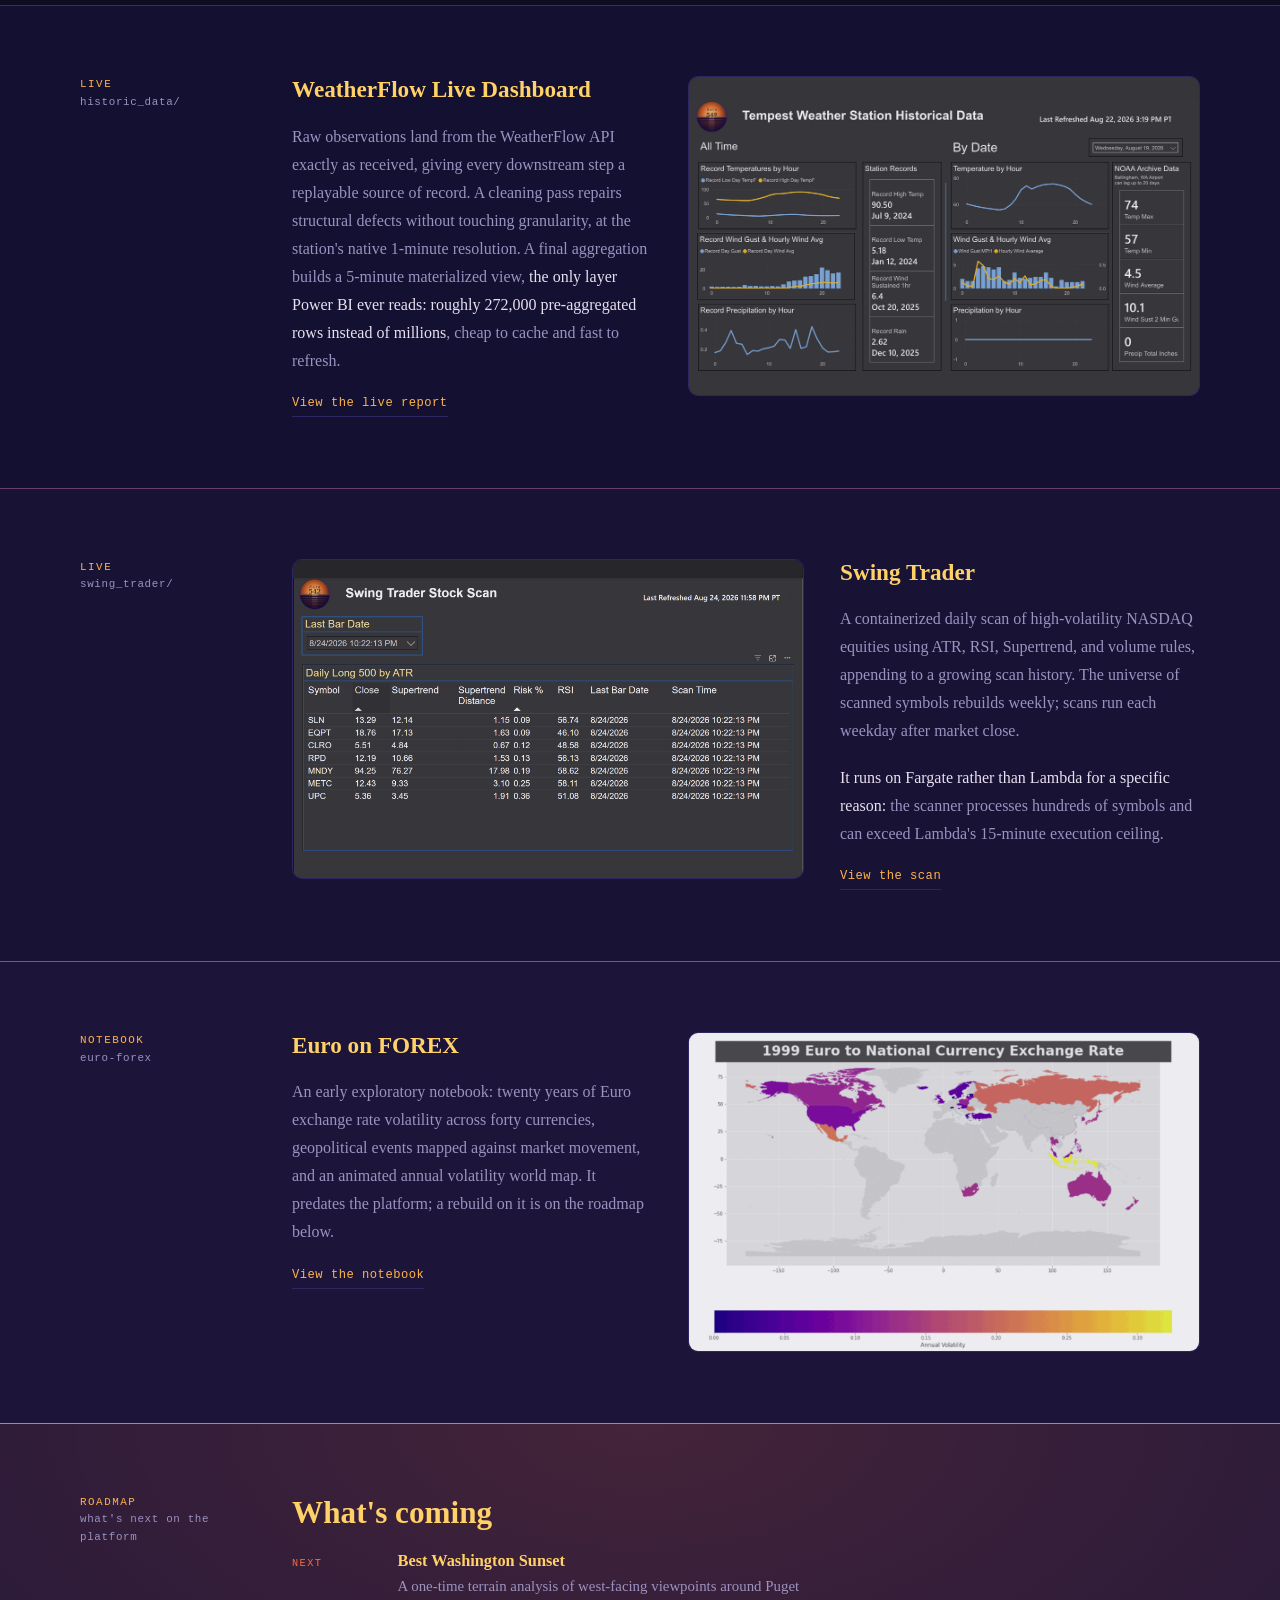
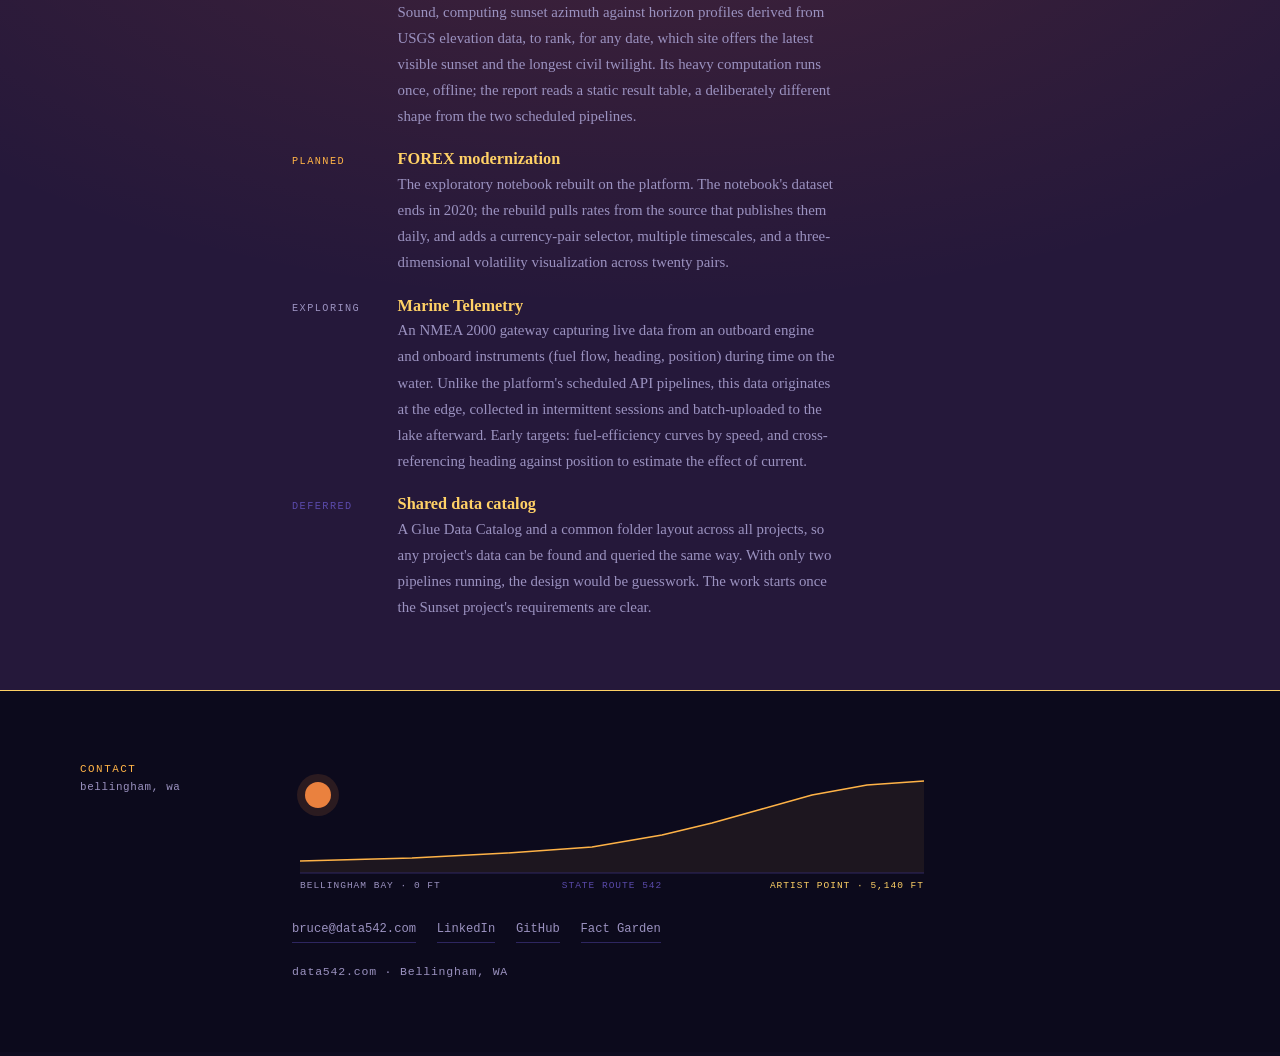
==== commit f2a9543f: "Factgarden Subdomain Publish the app for sharing" ====
--- a/index.html
+++ b/index.html
@@ -268,6 +268,7 @@
         <a href="mailto:bruce@data542.com">bruce@data542.com</a>
         <a href="https://www.linkedin.com/in/bruce-mcminn/" target="_blank" rel="noopener">LinkedIn</a>
         <a href="https://github.com/brucemcminn" target="_blank" rel="noopener">GitHub</a>
+        <a href="factgarden/play/">Fact Garden</a>
       </nav>
 
       <p class="colophon">data542.com &middot; Bellingham, WA</p>
